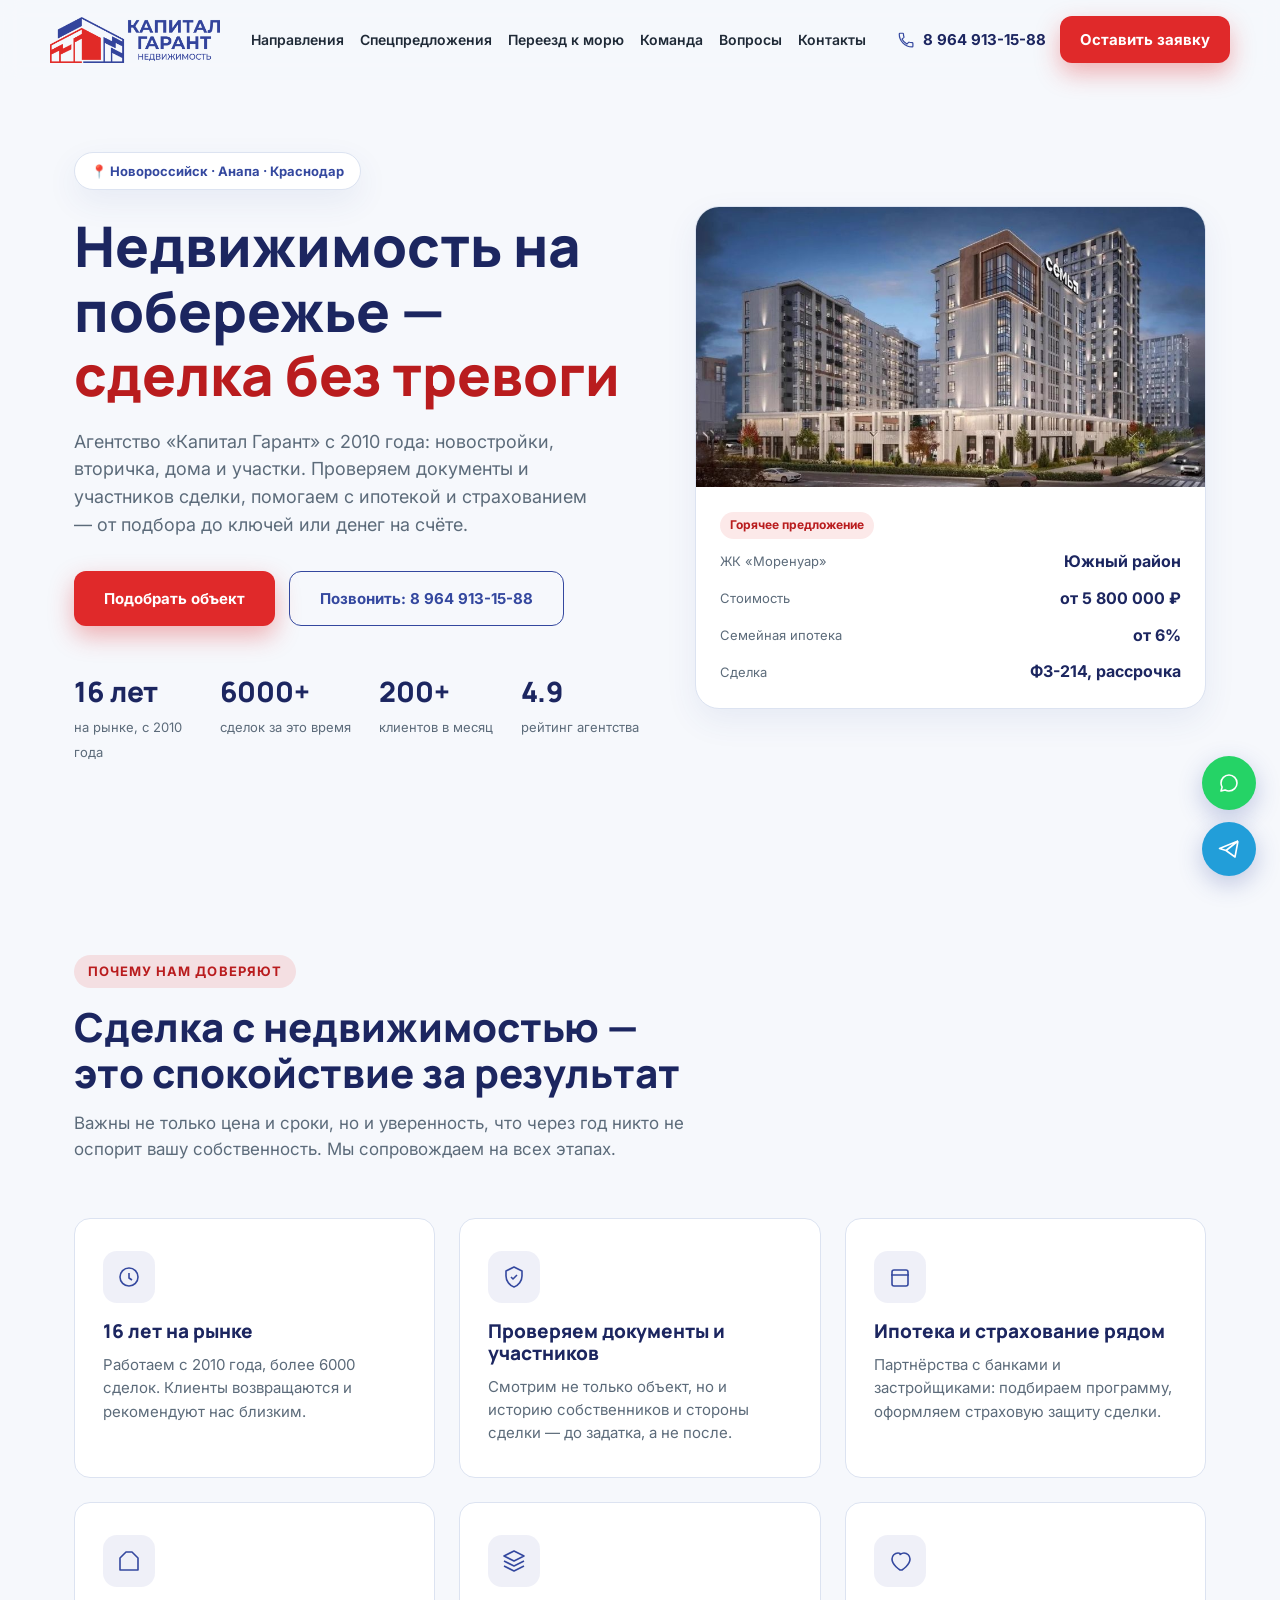
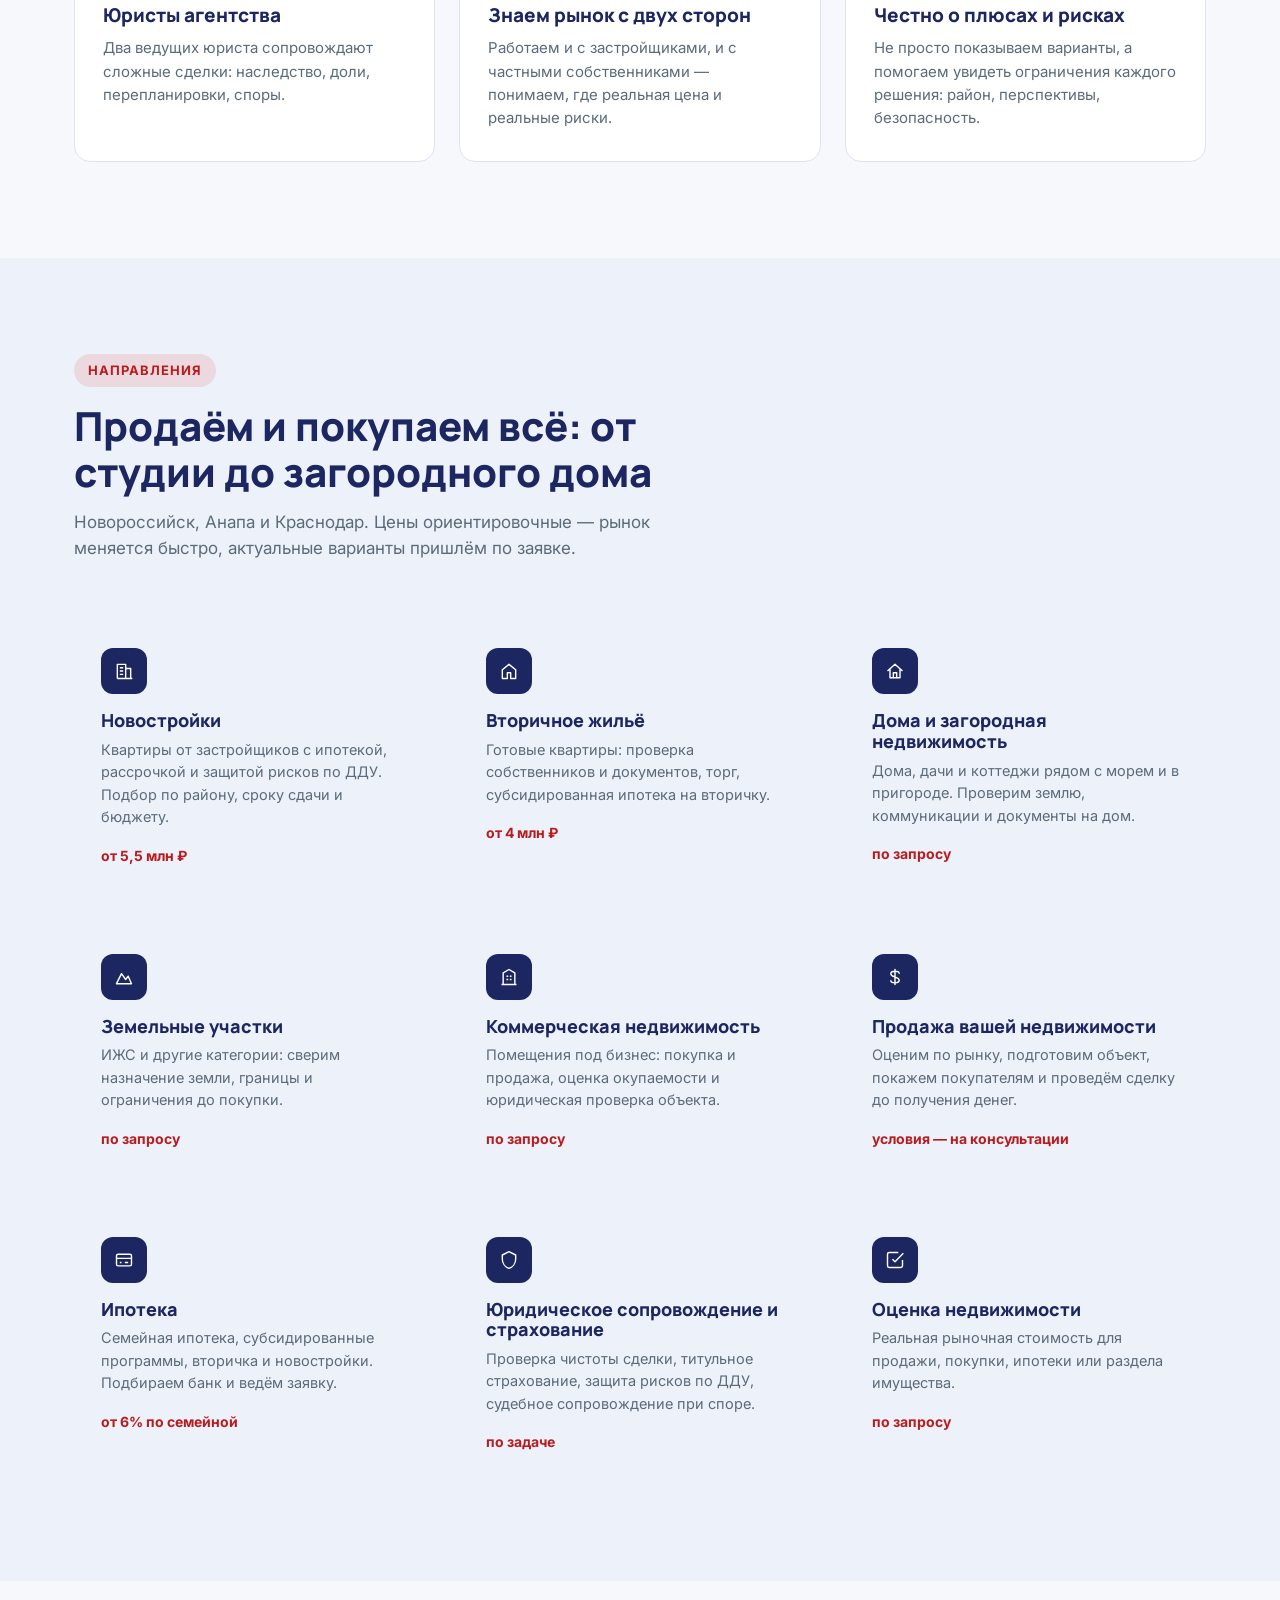
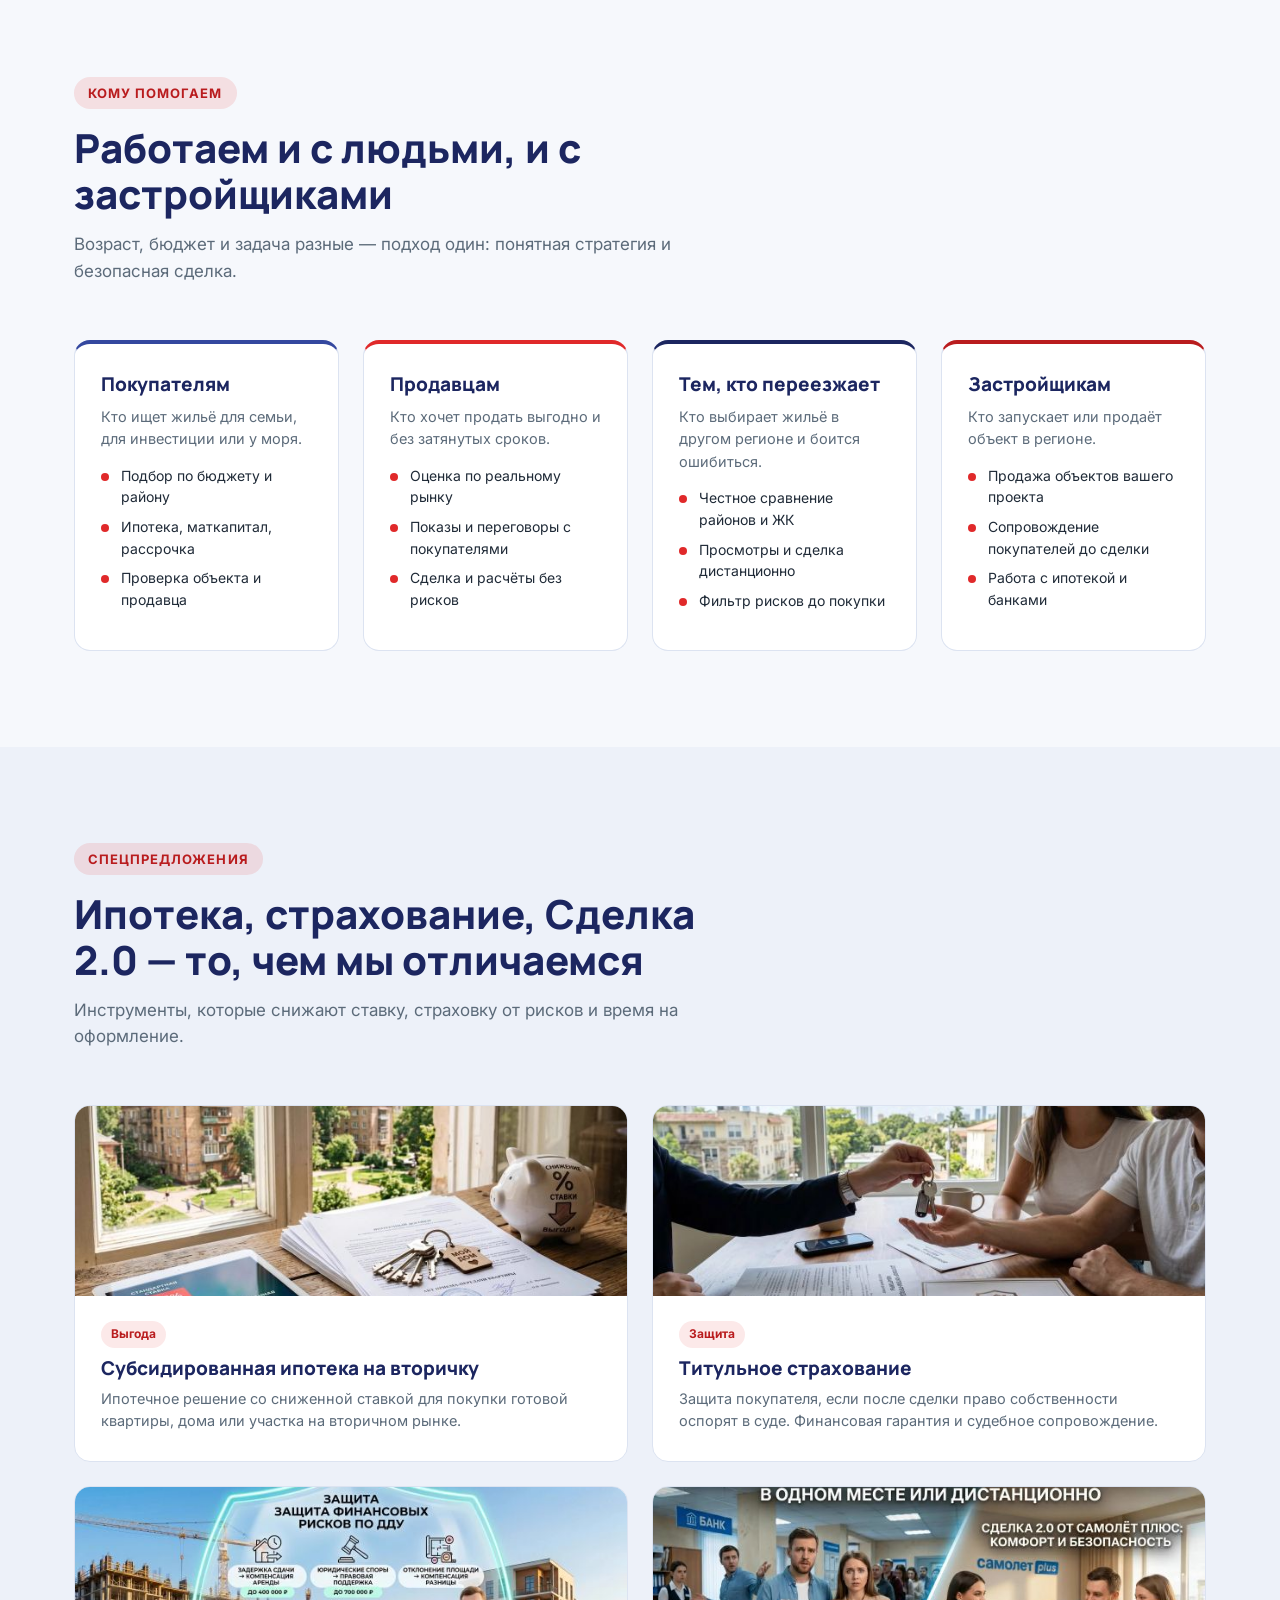
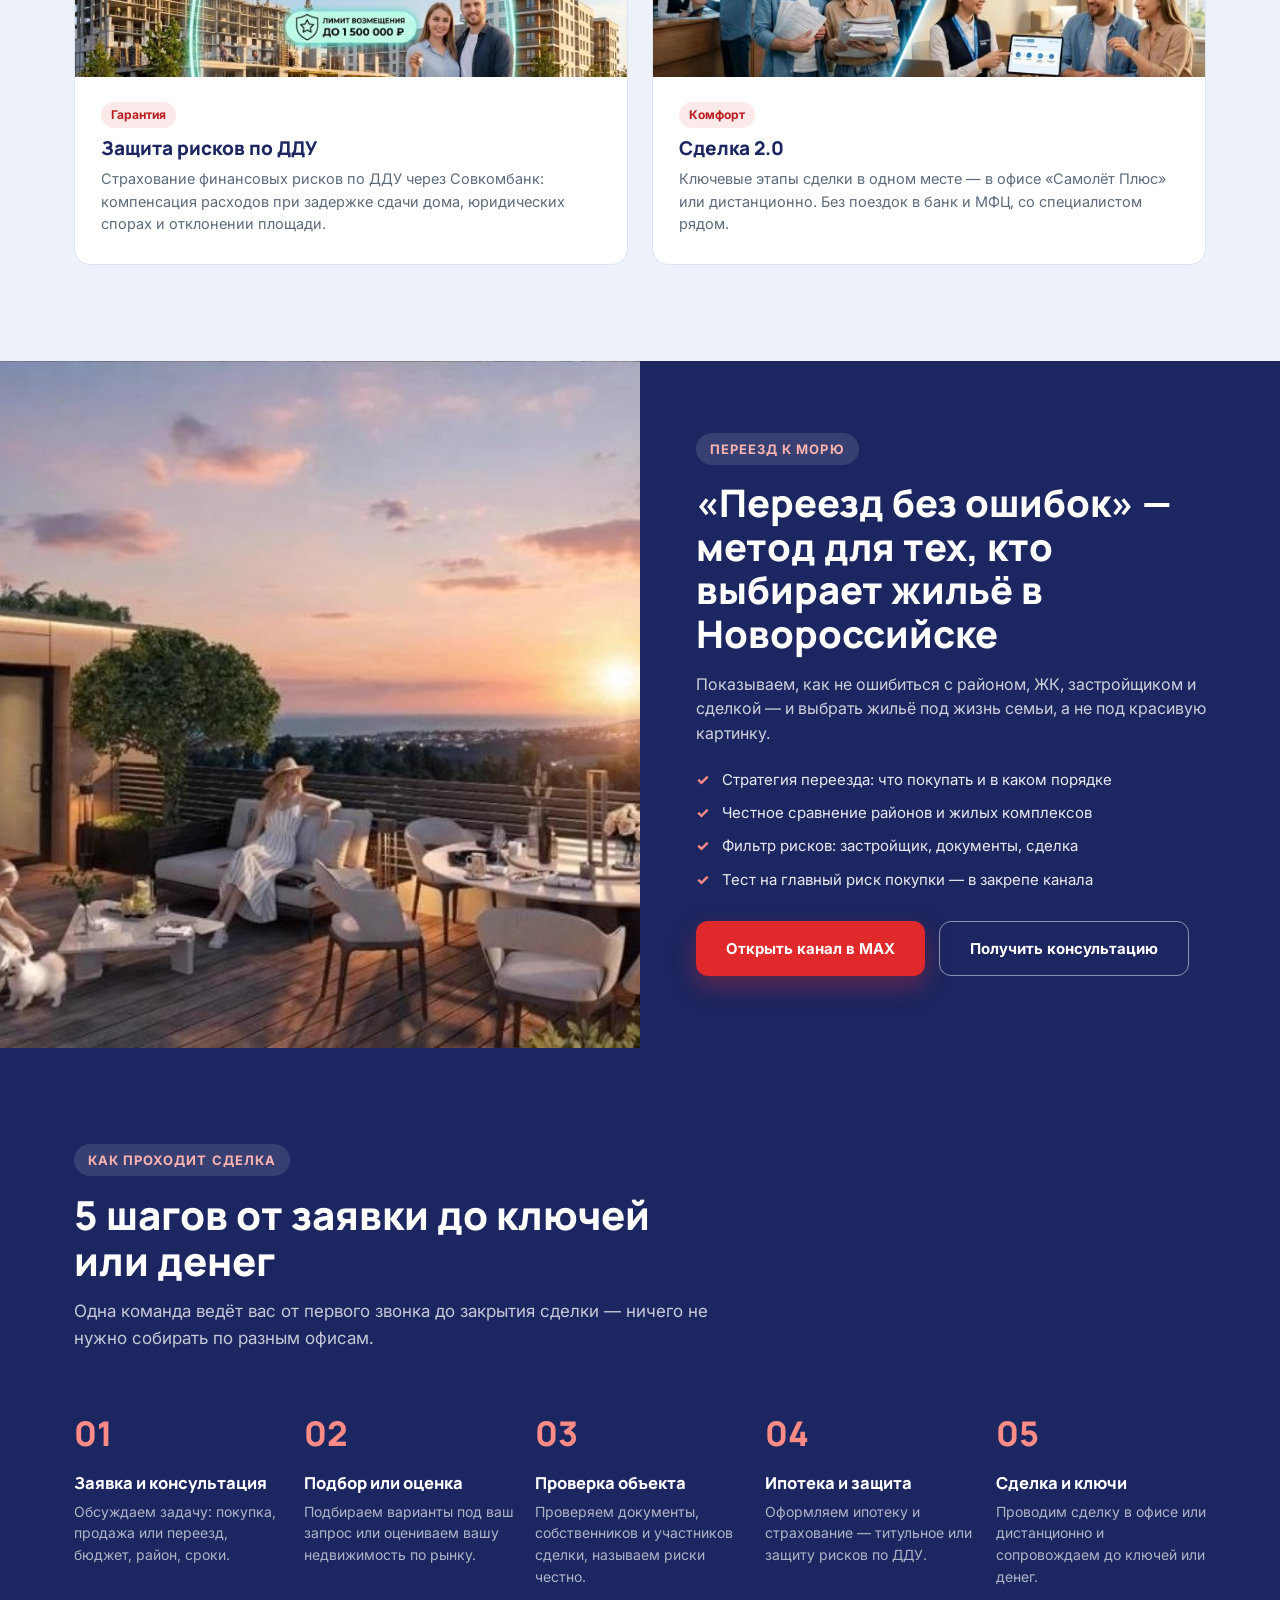
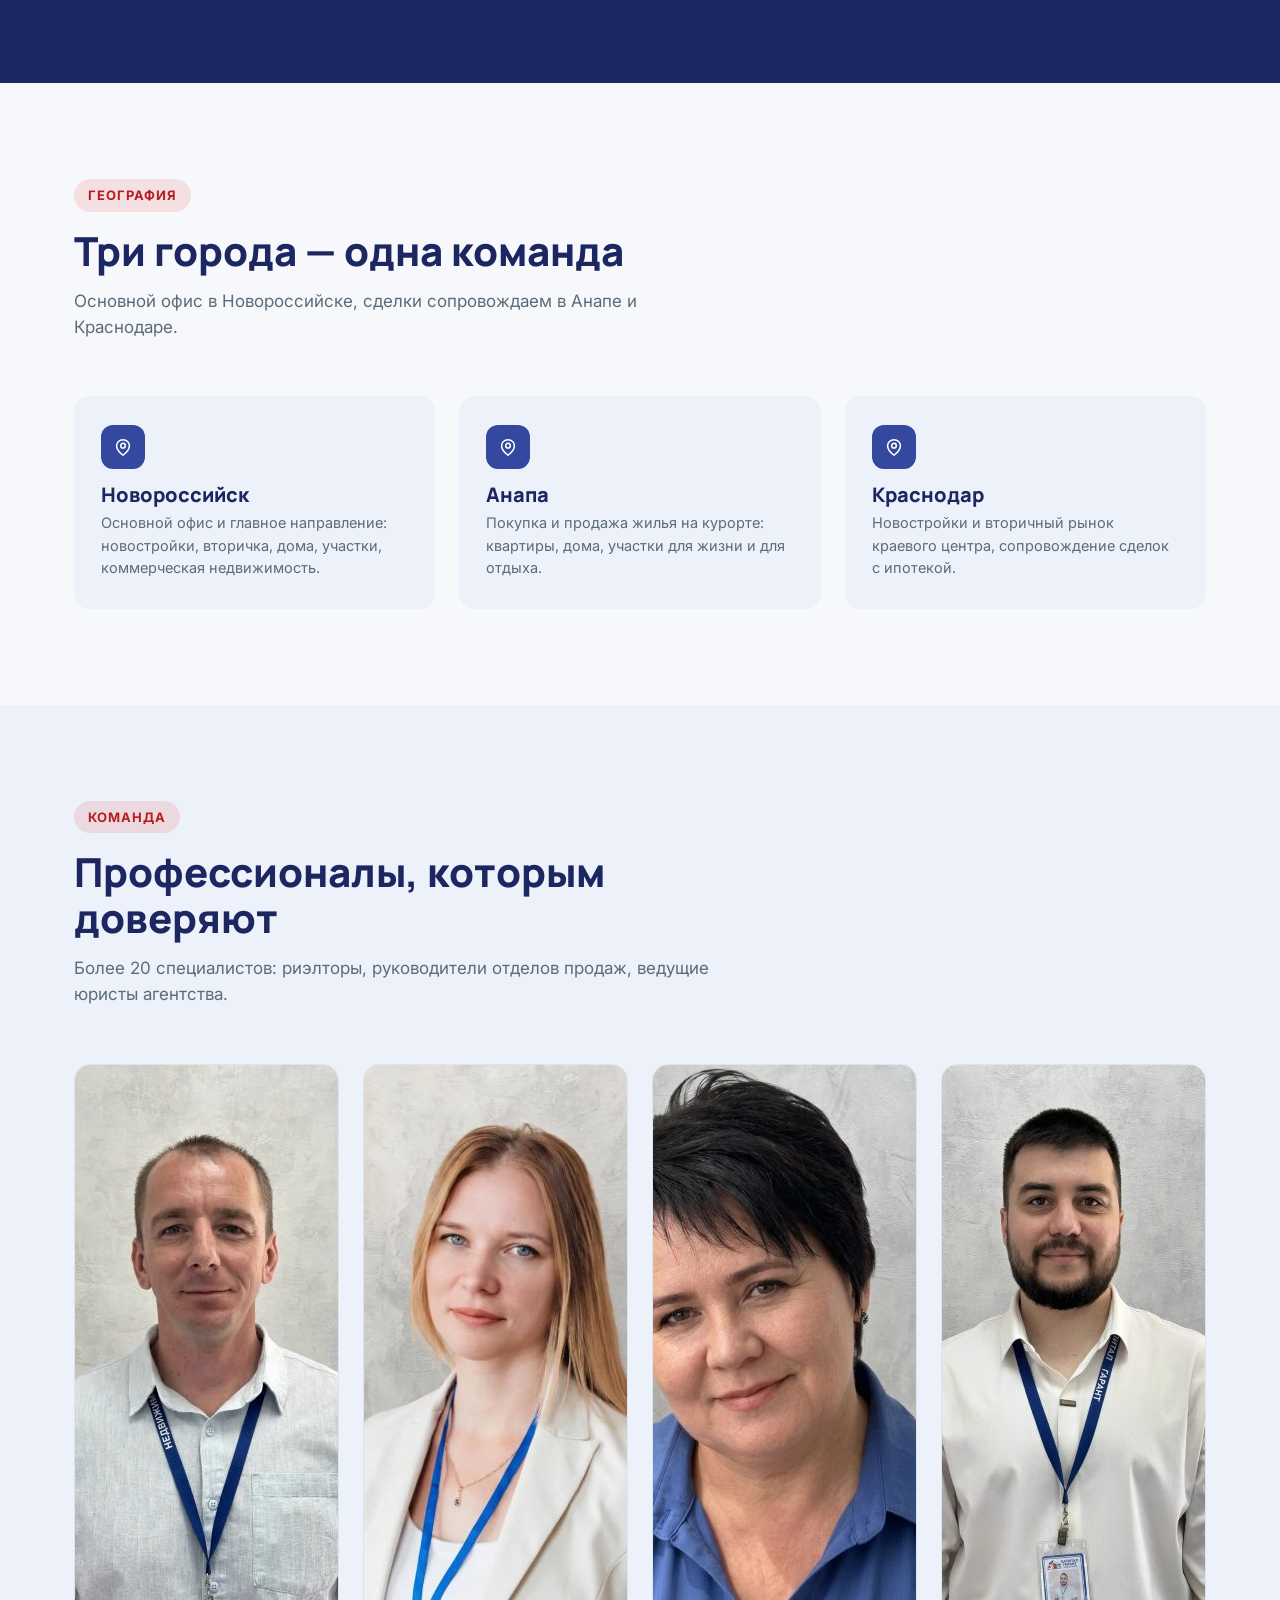
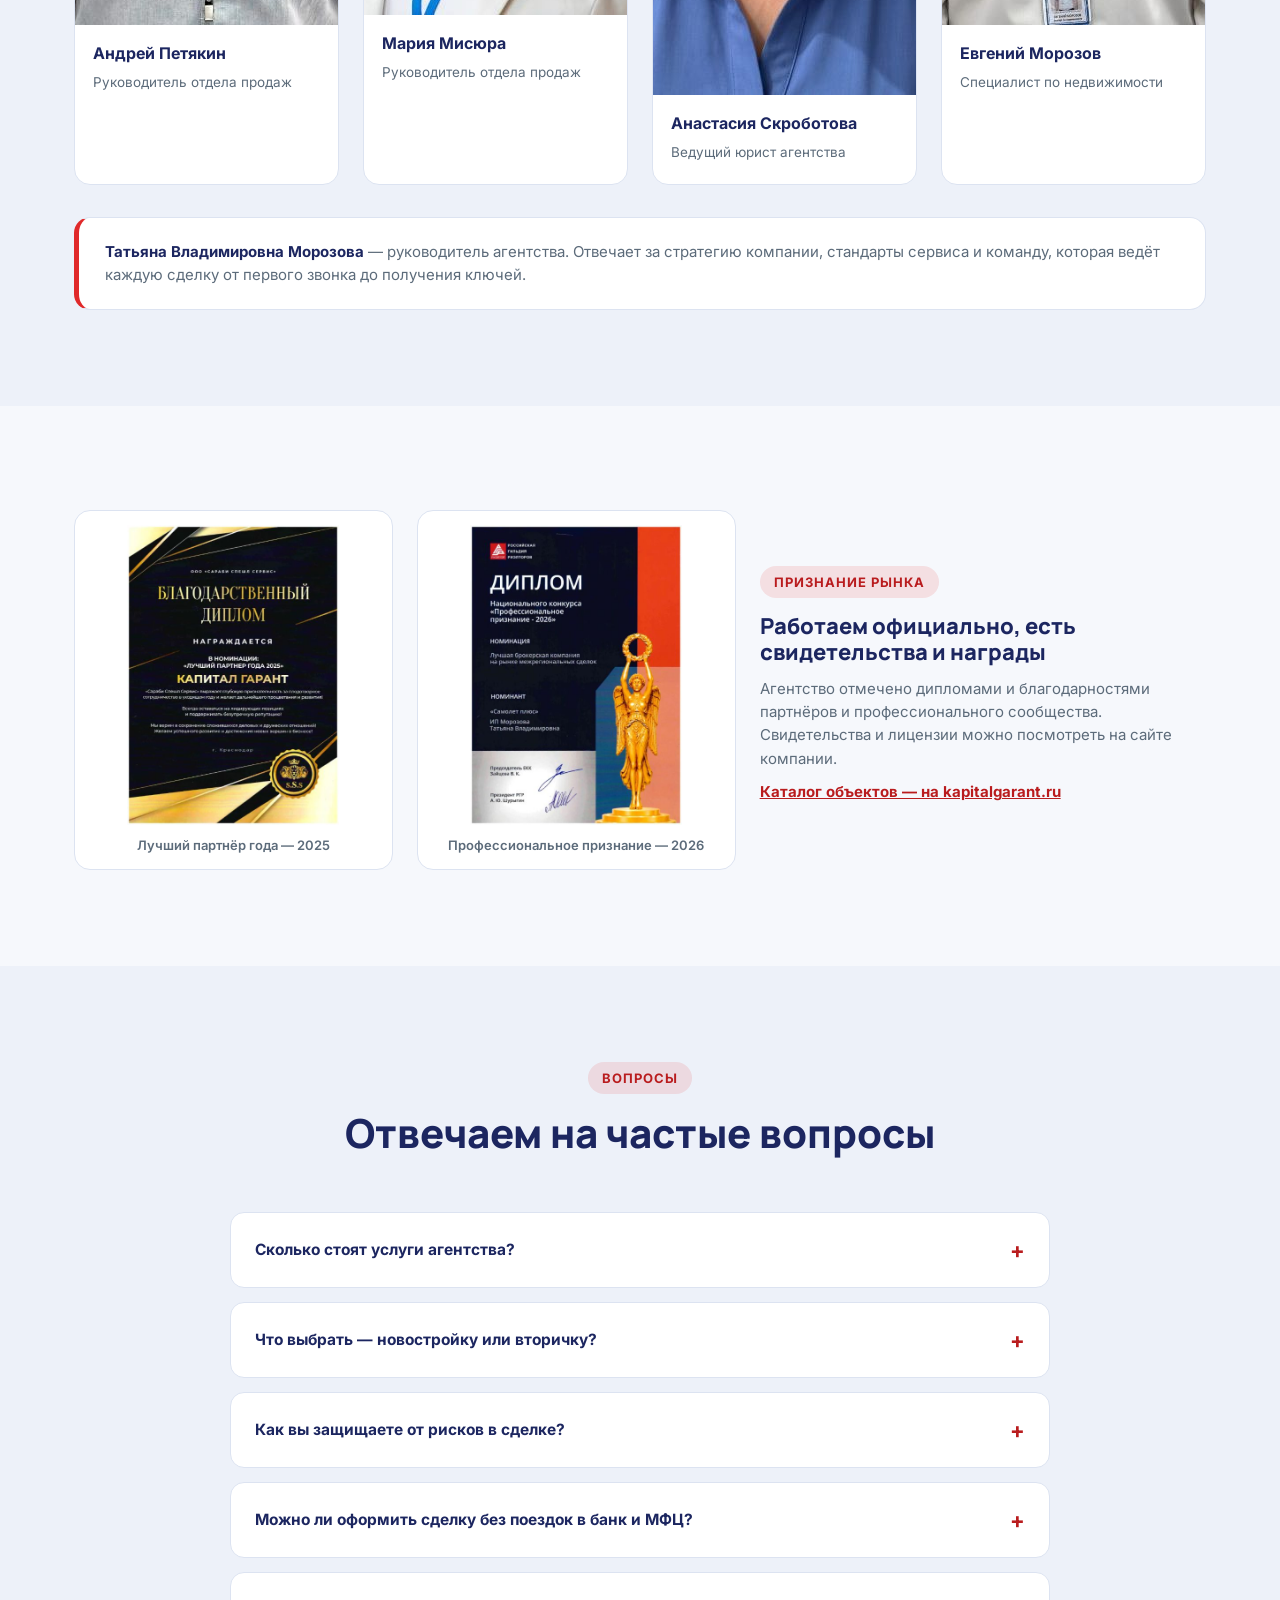
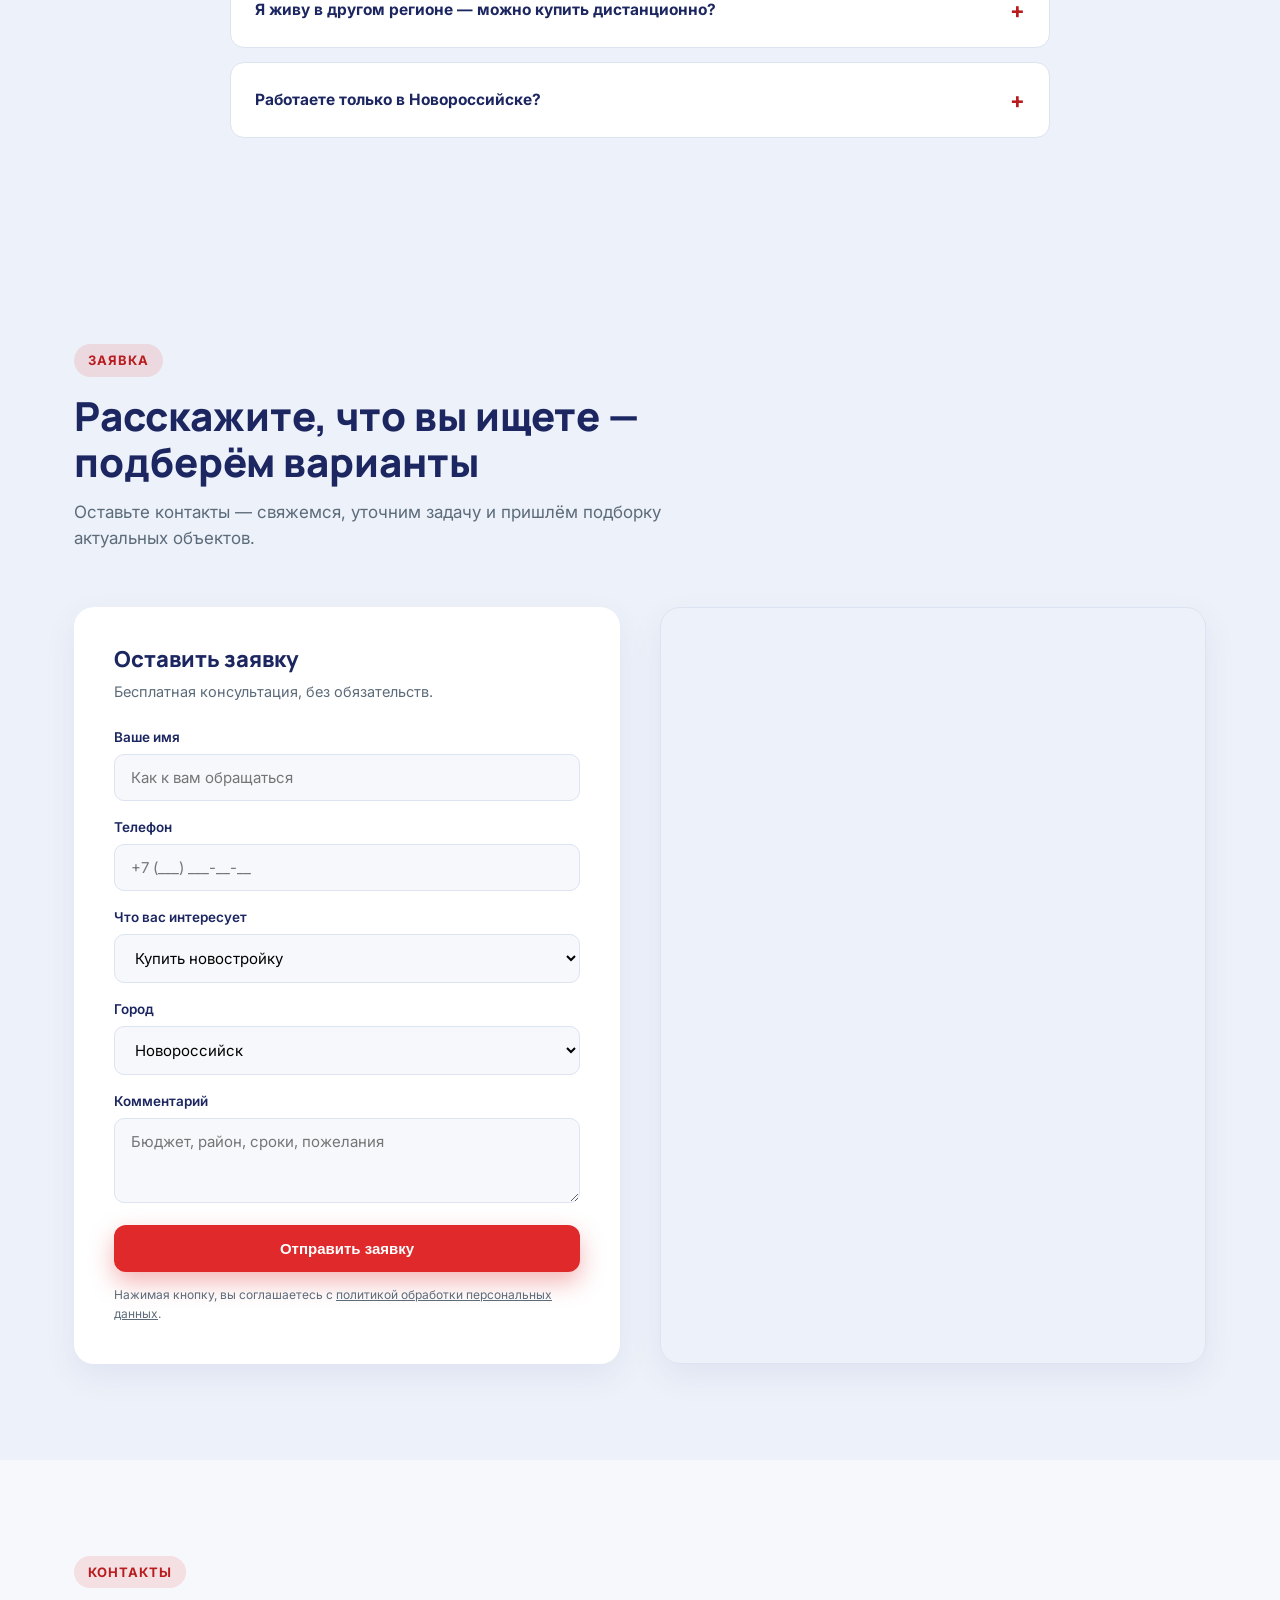
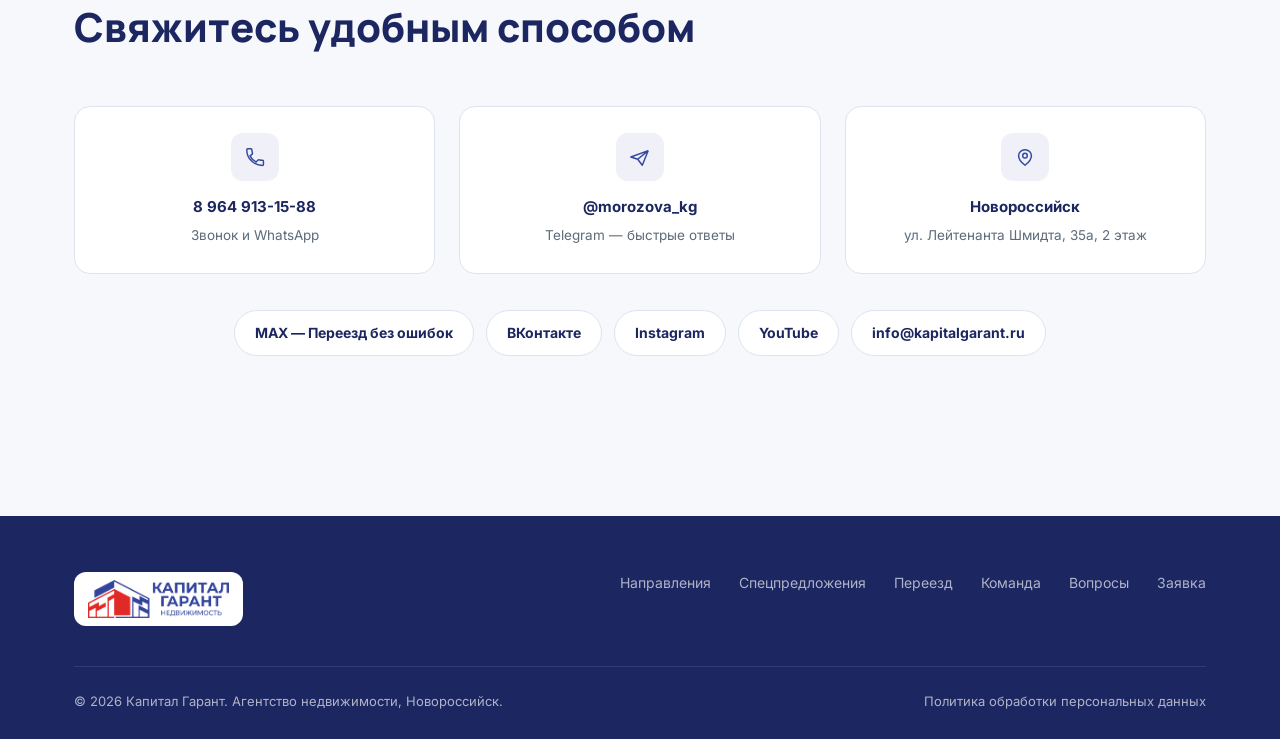
==== index.html @ 25710f53 "init: landing for Капитал Гарант (Новороссийск)" ====
<!DOCTYPE html>
<html lang="ru">
<head>
<meta charset="UTF-8">
<meta name="viewport" content="width=device-width, initial-scale=1.0">
<title>Капитал Гарант — агентство недвижимости в Новороссийске, Анапе и Краснодаре</title>
<meta name="description" content="Купить и продать квартиру, дом, участок в Новороссийске, Анапе и Краснодаре. Агентство «Капитал Гарант» с 2010 года: 6000+ сделок, проверка документов, ипотека, страхование сделки.">
<link rel="icon" href="img/logo.png">
<link rel="preconnect" href="https://fonts.googleapis.com">
<link rel="preconnect" href="https://fonts.gstatic.com" crossorigin>
<link href="https://fonts.googleapis.com/css2?family=Inter:wght@400;500;600;700;800&family=Manrope:wght@500;600;700;800&display=swap" rel="stylesheet">
<link rel="stylesheet" href="styles.css">
</head>
<body>

<header class="header" id="header">
  <div class="container header__inner">
    <a href="#top" class="logo" aria-label="Капитал Гарант — недвижимость">
      <img class="logo__img" src="img/logo.png" alt="Капитал Гарант — недвижимость" width="170" height="46">
    </a>
    <nav class="nav" id="nav">
      <a href="#services">Направления</a>
      <a href="#offers">Спецпредложения</a>
      <a href="#move">Переезд к морю</a>
      <a href="#team">Команда</a>
      <a href="#faq">Вопросы</a>
      <a href="#contacts">Контакты</a>
    </nav>
    <div class="header__actions">
      <a href="tel:+79649131588" class="header__phone">
        <svg width="18" height="18" viewBox="0 0 24 24" fill="none"><path d="M6.6 10.8C8 13.6 10.4 16 13.2 17.4L15.4 15.2C15.7 14.9 16.1 14.8 16.5 15C17.7 15.4 19 15.6 20.2 15.6C20.8 15.6 21.2 16 21.2 16.6V20.2C21.2 20.8 20.8 21.2 20.2 21.2C10.7 21.2 3 13.5 3 4C3 3.4 3.4 3 4 3H7.6C8.2 3 8.6 3.4 8.6 4C8.6 5.2 8.8 6.5 9.2 7.7C9.3 8.1 9.2 8.5 9 8.8L6.6 10.8Z" stroke="#34489f" stroke-width="1.6" stroke-linejoin="round"/></svg>
        <span class="txt">8 964 913-15-88</span>
      </a>
      <a href="#lead-form" class="btn btn--primary">Оставить заявку</a>
      <button class="burger" id="burger" aria-label="Меню"><span></span><span></span><span></span></button>
    </div>
  </div>
</header>

<main id="top">

  <!-- HERO -->
  <section class="hero">
    <div class="container hero__inner">
      <div>
        <span class="hero__badge">📍 Новороссийск · Анапа · Краснодар</span>
        <h1>Недвижимость на побережье — <em>сделка без тревоги</em></h1>
        <p class="lead">Агентство «Капитал Гарант» с 2010 года: новостройки, вторичка, дома и участки. Проверяем документы и участников сделки, помогаем с ипотекой и страхованием — от подбора до ключей или денег на счёте.</p>
        <div class="hero__ctas">
          <a href="#lead-form" class="btn btn--primary">Подобрать объект</a>
          <a href="tel:+79649131588" class="btn btn--outline">Позвонить: 8 964 913-15-88</a>
        </div>
        <div class="hero__stats">
          <div class="hero__stat"><b><span data-target="16">0</span> лет</b><span>на рынке, с 2010 года</span></div>
          <div class="hero__stat"><b><span data-target="6000">0</span>+</b><span>сделок за это время</span></div>
          <div class="hero__stat"><b><span data-target="200">0</span>+</b><span>клиентов в месяц</span></div>
          <div class="hero__stat"><b>4.9</b><span>рейтинг агентства</span></div>
        </div>
      </div>
      <div class="hero__card">
        <img src="img/morenoir.jpg" alt="ЖК «Моренуар», Новороссийск" width="900" height="506">
        <div class="hero__card-body">
          <span class="hero__card-tag">Горячее предложение</span>
          <div class="hero__card-row"><span class="label">ЖК «Моренуар»</span><span class="value">Южный район</span></div>
          <div class="hero__card-row"><span class="label">Стоимость</span><span class="value">от 5 800 000 ₽</span></div>
          <div class="hero__card-row"><span class="label">Семейная ипотека</span><span class="value">от 6%</span></div>
          <div class="hero__card-row"><span class="label">Сделка</span><span class="value">ФЗ-214, рассрочка</span></div>
        </div>
      </div>
    </div>
  </section>

  <!-- ADVANTAGES -->
  <section id="advantages">
    <div class="container">
      <div class="section__head">
        <span class="section__tag">Почему нам доверяют</span>
        <h2>Сделка с недвижимостью — это спокойствие за результат</h2>
        <p>Важны не только цена и сроки, но и уверенность, что через год никто не оспорит вашу собственность. Мы сопровождаем на всех этапах.</p>
      </div>
      <div class="adv-grid">
        <div class="adv">
          <span class="adv__icon"><svg width="24" height="24" viewBox="0 0 24 24" fill="none"><path d="M12 8V13L15 15M21 12C21 16.97 16.97 21 12 21C7.03 21 3 16.97 3 12C3 7.03 7.03 3 12 3C16.97 3 21 7.03 21 12Z" stroke="#34489f" stroke-width="1.6" stroke-linejoin="round"/></svg></span>
          <h3>16 лет на рынке</h3>
          <p>Работаем с 2010 года, более 6000 сделок. Клиенты возвращаются и рекомендуют нас близким.</p>
        </div>
        <div class="adv">
          <span class="adv__icon"><svg width="24" height="24" viewBox="0 0 24 24" fill="none"><path d="M12 2L4 6V11C4 16 7.5 20.5 12 22C16.5 20.5 20 16 20 11V6L12 2Z" stroke="#34489f" stroke-width="1.6" stroke-linejoin="round"/><path d="M9 12L11 14L15 10" stroke="#34489f" stroke-width="1.6" stroke-linejoin="round"/></svg></span>
          <h3>Проверяем документы и участников</h3>
          <p>Смотрим не только объект, но и историю собственников и стороны сделки — до задатка, а не после.</p>
        </div>
        <div class="adv">
          <span class="adv__icon"><svg width="24" height="24" viewBox="0 0 24 24" fill="none"><path d="M3 10H21M6 21H18C19.1 21 20 20.1 20 19V7C20 5.9 19.1 5 18 5H6C4.9 5 4 5.9 4 7V19C4 20.1 4.9 21 6 21Z" stroke="#34489f" stroke-width="1.6" stroke-linejoin="round"/></svg></span>
          <h3>Ипотека и страхование рядом</h3>
          <p>Партнёрства с банками и застройщиками: подбираем программу, оформляем страховую защиту сделки.</p>
        </div>
        <div class="adv">
          <span class="adv__icon"><svg width="24" height="24" viewBox="0 0 24 24" fill="none"><path d="M9 3H15L21 9V21H3V9L9 3Z" stroke="#34489f" stroke-width="1.6" stroke-linejoin="round"/></svg></span>
          <h3>Юристы агентства</h3>
          <p>Два ведущих юриста сопровождают сложные сделки: наследство, доли, перепланировки, споры.</p>
        </div>
        <div class="adv">
          <span class="adv__icon"><svg width="24" height="24" viewBox="0 0 24 24" fill="none"><path d="M12 2L2 7L12 12L22 7L12 2Z" stroke="#34489f" stroke-width="1.6" stroke-linejoin="round"/><path d="M2 17L12 22L22 17M2 12L12 17L22 12" stroke="#34489f" stroke-width="1.6" stroke-linejoin="round"/></svg></span>
          <h3>Знаем рынок с двух сторон</h3>
          <p>Работаем и с застройщиками, и с частными собственниками — понимаем, где реальная цена и реальные риски.</p>
        </div>
        <div class="adv">
          <span class="adv__icon"><svg width="24" height="24" viewBox="0 0 24 24" fill="none"><path d="M12 21C12 21 4 16 4 10C4 6.7 6.7 4 10 4C11.5 4 12.8 4.7 12 5.5C13.2 4.7 14.5 4 16 4C19.3 4 22 6.7 22 10C22 16 14 21 14 21H12Z" stroke="#34489f" stroke-width="1.6" stroke-linejoin="round"/></svg></span>
          <h3>Честно о плюсах и рисках</h3>
          <p>Не просто показываем варианты, а помогаем увидеть ограничения каждого решения: район, перспективы, безопасность.</p>
        </div>
      </div>
    </div>
  </section>

  <!-- SERVICES -->
  <section id="services" style="background:var(--clr-bg-alt)">
    <div class="container">
      <div class="section__head">
        <span class="section__tag">Направления</span>
        <h2>Продаём и покупаем всё: от студии до загородного дома</h2>
        <p>Новороссийск, Анапа и Краснодар. Цены ориентировочные — рынок меняется быстро, актуальные варианты пришлём по заявке.</p>
      </div>
      <div class="srv-grid">
        <div class="srv">
          <span class="srv__icon"><svg width="20" height="20" viewBox="0 0 24 24" fill="none"><path d="M4 21V4H14V21M14 9H20V21M4 21H22M7 8H11M7 12H11M7 16H11" stroke="#fff" stroke-width="1.7" stroke-linejoin="round"/></svg></span>
          <h3>Новостройки</h3>
          <p>Квартиры от застройщиков с ипотекой, рассрочкой и защитой рисков по ДДУ. Подбор по району, сроку сдачи и бюджету.</p>
          <span class="srv__price">от 5,5 млн ₽</span>
        </div>
        <div class="srv">
          <span class="srv__icon"><svg width="20" height="20" viewBox="0 0 24 24" fill="none"><path d="M4 21V10.5L12 4L20 10.5V21H14V14H10V21H4Z" stroke="#fff" stroke-width="1.7" stroke-linejoin="round"/></svg></span>
          <h3>Вторичное жильё</h3>
          <p>Готовые квартиры: проверка собственников и документов, торг, субсидированная ипотека на вторичку.</p>
          <span class="srv__price">от 4 млн ₽</span>
        </div>
        <div class="srv">
          <span class="srv__icon"><svg width="20" height="20" viewBox="0 0 24 24" fill="none"><path d="M3 12L12 4L21 12M6 10V20H18V10M10 20V14H14V20" stroke="#fff" stroke-width="1.7" stroke-linejoin="round"/></svg></span>
          <h3>Дома и загородная недвижимость</h3>
          <p>Дома, дачи и коттеджи рядом с морем и в пригороде. Проверим землю, коммуникации и документы на дом.</p>
          <span class="srv__price">по запросу</span>
        </div>
        <div class="srv">
          <span class="srv__icon"><svg width="20" height="20" viewBox="0 0 24 24" fill="none"><path d="M3 20L9 8L14 15L17 11L21 20H3Z" stroke="#fff" stroke-width="1.7" stroke-linejoin="round"/></svg></span>
          <h3>Земельные участки</h3>
          <p>ИЖС и другие категории: сверим назначение земли, границы и ограничения до покупки.</p>
          <span class="srv__price">по запросу</span>
        </div>
        <div class="srv">
          <span class="srv__icon"><svg width="20" height="20" viewBox="0 0 24 24" fill="none"><path d="M3 21H21M5 21V7L12 3L19 7V21M9 11H11M13 11H15M9 15H11M13 15H15" stroke="#fff" stroke-width="1.7" stroke-linejoin="round"/></svg></span>
          <h3>Коммерческая недвижимость</h3>
          <p>Помещения под бизнес: покупка и продажа, оценка окупаемости и юридическая проверка объекта.</p>
          <span class="srv__price">по запросу</span>
        </div>
        <div class="srv">
          <span class="srv__icon"><svg width="20" height="20" viewBox="0 0 24 24" fill="none"><path d="M12 3V21M17 7.5C17 6 15 5 12 5C9 5 7 6 7 8C7 10.5 9.5 11 12 12C14.5 13 17 13.5 17 16C17 18 15 19 12 19C9 19 7 18 7 16.5" stroke="#fff" stroke-width="1.7" stroke-linecap="round"/></svg></span>
          <h3>Продажа вашей недвижимости</h3>
          <p>Оценим по рынку, подготовим объект, покажем покупателям и проведём сделку до получения денег.</p>
          <span class="srv__price">условия — на консультации</span>
        </div>
        <div class="srv">
          <span class="srv__icon"><svg width="20" height="20" viewBox="0 0 24 24" fill="none"><path d="M3 10H21M7 15H9M13 15H17M5 5H19C20.1 5 21 5.9 21 7V17C21 18.1 20.1 19 19 19H5C3.9 19 3 18.1 3 17V7C3 5.9 3.9 5 5 5Z" stroke="#fff" stroke-width="1.7" stroke-linejoin="round"/></svg></span>
          <h3>Ипотека</h3>
          <p>Семейная ипотека, субсидированные программы, вторичка и новостройки. Подбираем банк и ведём заявку.</p>
          <span class="srv__price">от 6% по семейной</span>
        </div>
        <div class="srv">
          <span class="srv__icon"><svg width="20" height="20" viewBox="0 0 24 24" fill="none"><path d="M12 2L4 6V11C4 16 7.5 20.5 12 22C16.5 20.5 20 16 20 11V6L12 2Z" stroke="#fff" stroke-width="1.7" stroke-linejoin="round"/></svg></span>
          <h3>Юридическое сопровождение и страхование</h3>
          <p>Проверка чистоты сделки, титульное страхование, защита рисков по ДДУ, судебное сопровождение при споре.</p>
          <span class="srv__price">по задаче</span>
        </div>
        <div class="srv">
          <span class="srv__icon"><svg width="20" height="20" viewBox="0 0 24 24" fill="none"><path d="M9 11L12 14L22 4M21 12V19C21 20.1 20.1 21 19 21H5C3.9 21 3 20.1 3 19V5C3 3.9 3.9 3 5 3H16" stroke="#fff" stroke-width="1.7" stroke-linejoin="round"/></svg></span>
          <h3>Оценка недвижимости</h3>
          <p>Реальная рыночная стоимость для продажи, покупки, ипотеки или раздела имущества.</p>
          <span class="srv__price">по запросу</span>
        </div>
      </div>
    </div>
  </section>

  <!-- CLIENTS -->
  <section id="clients">
    <div class="container">
      <div class="section__head">
        <span class="section__tag">Кому помогаем</span>
        <h2>Работаем и с людьми, и с застройщиками</h2>
        <p>Возраст, бюджет и задача разные — подход один: понятная стратегия и безопасная сделка.</p>
      </div>
      <div class="aud-grid">
        <div class="aud">
          <h3>Покупателям</h3>
          <p>Кто ищет жильё для семьи, для инвестиции или у моря.</p>
          <ul><li>Подбор по бюджету и району</li><li>Ипотека, маткапитал, рассрочка</li><li>Проверка объекта и продавца</li></ul>
        </div>
        <div class="aud">
          <h3>Продавцам</h3>
          <p>Кто хочет продать выгодно и без затянутых сроков.</p>
          <ul><li>Оценка по реальному рынку</li><li>Показы и переговоры с покупателями</li><li>Сделка и расчёты без рисков</li></ul>
        </div>
        <div class="aud">
          <h3>Тем, кто переезжает</h3>
          <p>Кто выбирает жильё в другом регионе и боится ошибиться.</p>
          <ul><li>Честное сравнение районов и ЖК</li><li>Просмотры и сделка дистанционно</li><li>Фильтр рисков до покупки</li></ul>
        </div>
        <div class="aud">
          <h3>Застройщикам</h3>
          <p>Кто запускает или продаёт объект в регионе.</p>
          <ul><li>Продажа объектов вашего проекта</li><li>Сопровождение покупателей до сделки</li><li>Работа с ипотекой и банками</li></ul>
        </div>
      </div>
    </div>
  </section>

  <!-- OFFERS -->
  <section id="offers" style="background:var(--clr-bg-alt)">
    <div class="container">
      <div class="section__head">
        <span class="section__tag">Спецпредложения</span>
        <h2>Ипотека, страхование, Сделка 2.0 — то, чем мы отличаемся</h2>
        <p>Инструменты, которые снижают ставку, страховку от рисков и время на оформление.</p>
      </div>
      <div class="offer-grid">
        <div class="offer">
          <img src="img/offer-subsid.jpg" alt="Субсидированная ипотека на вторичку" width="640" height="312" loading="lazy">
          <div class="offer__body">
            <span class="offer__tag">Выгода</span>
            <h3>Субсидированная ипотека на вторичку</h3>
            <p>Ипотечное решение со сниженной ставкой для покупки готовой квартиры, дома или участка на вторичном рынке.</p>
          </div>
        </div>
        <div class="offer">
          <img src="img/offer-title.jpg" alt="Титульное страхование" width="640" height="314" loading="lazy">
          <div class="offer__body">
            <span class="offer__tag">Защита</span>
            <h3>Титульное страхование</h3>
            <p>Защита покупателя, если после сделки право собственности оспорят в суде. Финансовая гарантия и судебное сопровождение.</p>
          </div>
        </div>
        <div class="offer">
          <img src="img/offer-ddu.jpg" alt="Защита рисков по ДДУ" width="640" height="308" loading="lazy">
          <div class="offer__body">
            <span class="offer__tag">Гарантия</span>
            <h3>Защита рисков по ДДУ</h3>
            <p>Страхование финансовых рисков по ДДУ через Совкомбанк: компенсация расходов при задержке сдачи дома, юридических спорах и отклонении площади.</p>
          </div>
        </div>
        <div class="offer">
          <img src="img/offer-deal20.jpg" alt="Сделка 2.0" width="640" height="312" loading="lazy">
          <div class="offer__body">
            <span class="offer__tag">Комфорт</span>
            <h3>Сделка 2.0</h3>
            <p>Ключевые этапы сделки в одном месте — в офисе «Самолёт Плюс» или дистанционно. Без поездок в банк и МФЦ, со специалистом рядом.</p>
          </div>
        </div>
      </div>
    </div>
  </section>

  <!-- MOVE -->
  <section id="move" class="move">
    <div class="move__inner">
      <div class="move__img" style="background-image:url('img/sunset-terrace.jpg')" role="img" aria-label="Терраса с видом на море"></div>
      <div class="move__text">
        <span class="section__tag">Переезд к морю</span>
        <h2>«Переезд без ошибок» — метод для тех, кто выбирает жильё в Новороссийске</h2>
        <p>Показываем, как не ошибиться с районом, ЖК, застройщиком и сделкой — и выбрать жильё под жизнь семьи, а не под красивую картинку.</p>
        <ul>
          <li>Стратегия переезда: что покупать и в каком порядке</li>
          <li>Честное сравнение районов и жилых комплексов</li>
          <li>Фильтр рисков: застройщик, документы, сделка</li>
          <li>Тест на главный риск покупки — в закрепе канала</li>
        </ul>
        <div class="move__ctas">
          <a href="https://max.ru/id551000546742_biz" target="_blank" rel="noopener" class="btn btn--primary">Открыть канал в MAX</a>
          <a href="#lead-form" class="btn btn--outline">Получить консультацию</a>
        </div>
      </div>
    </div>
  </section>

  <!-- PROCESS -->
  <section id="process" class="process">
    <div class="container">
      <div class="section__head">
        <span class="section__tag">Как проходит сделка</span>
        <h2>5 шагов от заявки до ключей или денег</h2>
        <p>Одна команда ведёт вас от первого звонка до закрытия сделки — ничего не нужно собирать по разным офисам.</p>
      </div>
      <div class="steps">
        <div class="step"><div class="step__num">01</div><h3>Заявка и консультация</h3><p>Обсуждаем задачу: покупка, продажа или переезд, бюджет, район, сроки.</p></div>
        <div class="step"><div class="step__num">02</div><h3>Подбор или оценка</h3><p>Подбираем варианты под ваш запрос или оцениваем вашу недвижимость по рынку.</p></div>
        <div class="step"><div class="step__num">03</div><h3>Проверка объекта</h3><p>Проверяем документы, собственников и участников сделки, называем риски честно.</p></div>
        <div class="step"><div class="step__num">04</div><h3>Ипотека и защита</h3><p>Оформляем ипотеку и страхование — титульное или защиту рисков по ДДУ.</p></div>
        <div class="step"><div class="step__num">05</div><h3>Сделка и ключи</h3><p>Проводим сделку в офисе или дистанционно и сопровождаем до ключей или денег.</p></div>
      </div>
    </div>
  </section>

  <!-- CITIES -->
  <section id="cities">
    <div class="container">
      <div class="section__head">
        <span class="section__tag">География</span>
        <h2>Три города — одна команда</h2>
        <p>Основной офис в Новороссийске, сделки сопровождаем в Анапе и Краснодаре.</p>
      </div>
      <div class="city-grid">
        <div class="city">
          <span class="city__pin"><svg width="22" height="22" viewBox="0 0 24 24" fill="none"><path d="M12 21C12 21 5 15.5 5 10.5C5 7 8 4 12 4C16 4 19 7 19 10.5C19 15.5 12 21 12 21Z" stroke="#fff" stroke-width="1.7" stroke-linejoin="round"/><circle cx="12" cy="10.5" r="2.5" stroke="#fff" stroke-width="1.7"/></svg></span>
          <h3>Новороссийск</h3>
          <p>Основной офис и главное направление: новостройки, вторичка, дома, участки, коммерческая недвижимость.</p>
        </div>
        <div class="city">
          <span class="city__pin"><svg width="22" height="22" viewBox="0 0 24 24" fill="none"><path d="M12 21C12 21 5 15.5 5 10.5C5 7 8 4 12 4C16 4 19 7 19 10.5C19 15.5 12 21 12 21Z" stroke="#fff" stroke-width="1.7" stroke-linejoin="round"/><circle cx="12" cy="10.5" r="2.5" stroke="#fff" stroke-width="1.7"/></svg></span>
          <h3>Анапа</h3>
          <p>Покупка и продажа жилья на курорте: квартиры, дома, участки для жизни и для отдыха.</p>
        </div>
        <div class="city">
          <span class="city__pin"><svg width="22" height="22" viewBox="0 0 24 24" fill="none"><path d="M12 21C12 21 5 15.5 5 10.5C5 7 8 4 12 4C16 4 19 7 19 10.5C19 15.5 12 21 12 21Z" stroke="#fff" stroke-width="1.7" stroke-linejoin="round"/><circle cx="12" cy="10.5" r="2.5" stroke="#fff" stroke-width="1.7"/></svg></span>
          <h3>Краснодар</h3>
          <p>Новостройки и вторичный рынок краевого центра, сопровождение сделок с ипотекой.</p>
        </div>
      </div>
    </div>
  </section>

  <!-- TEAM -->
  <section id="team" style="background:var(--clr-bg-alt)">
    <div class="container">
      <div class="section__head">
        <span class="section__tag">Команда</span>
        <h2>Профессионалы, которым доверяют</h2>
        <p>Более 20 специалистов: риэлторы, руководители отделов продаж, ведущие юристы агентства.</p>
      </div>
      <div class="team-grid">
        <div class="team-card">
          <img src="img/team-petyakin.jpg" alt="Петякин Андрей" width="420" height="560" loading="lazy">
          <div class="team-card__body"><b>Андрей Петякин</b><span>Руководитель отдела продаж</span></div>
        </div>
        <div class="team-card">
          <img src="img/team-misyura.jpg" alt="Мисюра Мария" width="420" height="550" loading="lazy">
          <div class="team-card__body"><b>Мария Мисюра</b><span>Руководитель отдела продаж</span></div>
        </div>
        <div class="team-card">
          <img src="img/team-skrobotova.jpg" alt="Скроботова Анастасия" width="420" height="630" loading="lazy">
          <div class="team-card__body"><b>Анастасия Скроботова</b><span>Ведущий юрист агентства</span></div>
        </div>
        <div class="team-card">
          <img src="img/team-morozov.jpg" alt="Морозов Евгений" width="420" height="560" loading="lazy">
          <div class="team-card__body"><b>Евгений Морозов</b><span>Специалист по недвижимости</span></div>
        </div>
      </div>
      <div class="team-lead">
        <p><b>Татьяна Владимировна Морозова</b> — руководитель агентства. Отвечает за стратегию компании, стандарты сервиса и команду, которая ведёт каждую сделку от первого звонка до получения ключей.</p>
      </div>
    </div>
  </section>

  <!-- DOCS -->
  <section id="docs">
    <div class="container">
      <div class="docs">
        <div class="doc-card"><img src="img/diploma-2025.jpg" alt="Диплом «Лучший партнёр года 2025»" width="480" height="679" loading="lazy"><small>Лучший партнёр года — 2025</small></div>
        <div class="doc-card"><img src="img/diploma-2026.jpg" alt="Диплом «Профессиональное признание 2026»" width="480" height="679" loading="lazy"><small>Профессиональное признание — 2026</small></div>
        <div class="docs__text">
          <span class="section__tag">Признание рынка</span>
          <h3>Работаем официально, есть свидетельства и награды</h3>
          <p>Агентство отмечено дипломами и благодарностями партнёров и профессионального сообщества. Свидетельства и лицензии можно посмотреть на сайте компании.</p>
          <p><a href="https://kapitalgarant.ru" target="_blank" rel="noopener" style="color:var(--clr-red-dark);font-weight:700;text-decoration:underline">Каталог объектов — на kapitalgarant.ru</a></p>
        </div>
      </div>
    </div>
  </section>

  <!-- FAQ -->
  <section id="faq" style="background:var(--clr-bg-alt)">
    <div class="container">
      <div class="section__head" style="margin-left:auto;margin-right:auto;text-align:center;">
        <span class="section__tag">Вопросы</span>
        <h2>Отвечаем на частые вопросы</h2>
      </div>
      <div class="faq">
        <details class="faq__item">
          <summary>Сколько стоят услуги агентства?</summary>
          <p>Стоимость зависит от задачи — покупка, продажа, сопровождение с ипотекой или юридическая проверка. Точные условия называем на первой консультации, до подписания договора.</p>
        </details>
        <details class="faq__item">
          <summary>Что выбрать — новостройку или вторичку?</summary>
          <p>Вторичное жильё в Новороссийске стартует от 4 млн ₽, новостройки — от 5,5 млн ₽ (по акциям бывают ниже). Сравним с учётом бюджета, сроков, ипотеки и вашей задачи: жить, сдавать или вложить.</p>
        </details>
        <details class="faq__item">
          <summary>Как вы защищаете от рисков в сделке?</summary>
          <p>Проверяем документы и участников сделки, при необходимости подключаем юристов. Дополнительно — титульное страхование (защита, если право собственности оспорят) и защита рисков по ДДУ для новостроек.</p>
        </details>
        <details class="faq__item">
          <summary>Можно ли оформить сделку без поездок в банк и МФЦ?</summary>
          <p>Да. По формату «Сделка 2.0» ключевые этапы проходят в одном месте — в офисе «Самолёт Плюс» или дистанционно, со специалистом рядом.</p>
        </details>
        <details class="faq__item">
          <summary>Я живу в другом регионе — можно купить дистанционно?</summary>
          <p>Да, многие клиенты переезжают из других городов. Поможем выбрать район и ЖК, организуем просмотры и проведём сделку удалённо. Подробности — в нашем канале «Переезд без ошибок».</p>
        </details>
        <details class="faq__item">
          <summary>Работаете только в Новороссийске?</summary>
          <p>Основной офис — Новороссийск. Также сопровождаем сделки в Анапе и Краснодаре.</p>
        </details>
      </div>
    </div>
  </section>

  <!-- FORM + MAP -->
  <section id="lead-form" class="form-section">
    <div class="container">
      <div class="section__head">
        <span class="section__tag">Заявка</span>
        <h2>Расскажите, что вы ищете — подберём варианты</h2>
        <p>Оставьте контакты — свяжемся, уточним задачу и пришлём подборку актуальных объектов.</p>
      </div>
      <div class="form-grid">
        <form class="form leadForm" id="leadForm">
          <h3>Оставить заявку</h3>
          <p>Бесплатная консультация, без обязательств.</p>
          <input type="text" name="_gotcha" style="display:none" tabindex="-1" autocomplete="off">
          <div class="field">
            <label for="f-name">Ваше имя</label>
            <input type="text" id="f-name" name="name" placeholder="Как к вам обращаться" required>
          </div>
          <div class="field">
            <label for="f-phone">Телефон</label>
            <input type="tel" id="f-phone" name="phone" placeholder="+7 (___) ___-__-__" required>
          </div>
          <div class="field">
            <label for="f-task">Что вас интересует</label>
            <select id="f-task" name="task">
              <option>Купить новостройку</option>
              <option>Купить вторичное жильё</option>
              <option>Дом или участок</option>
              <option>Коммерческая недвижимость</option>
              <option>Продать недвижимость</option>
              <option>Ипотека</option>
              <option>Юридическое сопровождение</option>
              <option>Переезд на юг</option>
              <option>Пока не определился(-лась)</option>
            </select>
          </div>
          <div class="field">
            <label for="f-city">Город</label>
            <select id="f-city" name="city">
              <option>Новороссийск</option>
              <option>Анапа</option>
              <option>Краснодар</option>
              <option>Другой</option>
            </select>
          </div>
          <div class="field">
            <label for="f-comment">Комментарий</label>
            <textarea id="f-comment" name="comment" rows="3" placeholder="Бюджет, район, сроки, пожелания"></textarea>
          </div>
          <button type="submit" class="btn btn--primary btn--block">Отправить заявку</button>
          <small>Нажимая кнопку, вы соглашаетесь с <a href="privacy.html" style="text-decoration:underline">политикой обработки персональных данных</a>.</small>
        </form>
        <div class="map-wrap">
          <iframe src="https://yandex.ru/map-widget/v1/?ll=37.77%2C44.72&z=14&text=Новороссийск%2C%20улица%20Лейтенанта%20Шмидта%2C%2035а" allowfullscreen loading="lazy" title="Офис на карте"></iframe>
        </div>
      </div>
    </div>
  </section>

  <!-- CONTACTS -->
  <section id="contacts">
    <div class="container">
      <div class="section__head">
        <span class="section__tag">Контакты</span>
        <h2>Свяжитесь удобным способом</h2>
      </div>
      <div class="contacts-grid">
        <div class="contact-card">
          <span class="contact-card__icon"><svg width="22" height="22" viewBox="0 0 24 24" fill="none"><path d="M6.6 10.8C8 13.6 10.4 16 13.2 17.4L15.4 15.2C15.7 14.9 16.1 14.8 16.5 15C17.7 15.4 19 15.6 20.2 15.6C20.8 15.6 21.2 16 21.2 16.6V20.2C21.2 20.8 20.8 21.2 20.2 21.2C10.7 21.2 3 13.5 3 4C3 3.4 3.4 3 4 3H7.6C8.2 3 8.6 3.4 8.6 4C8.6 5.2 8.8 6.5 9.2 7.7C9.3 8.1 9.2 8.5 9 8.8L6.6 10.8Z" stroke="#34489f" stroke-width="1.6" stroke-linejoin="round"/></svg></span>
          <b>8 964 913-15-88</b>
          <span>Звонок и WhatsApp</span>
        </div>
        <div class="contact-card">
          <span class="contact-card__icon"><svg width="22" height="22" viewBox="0 0 24 24" fill="none"><path d="M21 5L2 12L9.5 14.5M21 5L14.5 21L9.5 14.5M21 5L9.5 14.5" stroke="#34489f" stroke-width="1.6" stroke-linejoin="round"/></svg></span>
          <b>@morozova_kg</b>
          <span>Telegram — быстрые ответы</span>
        </div>
        <div class="contact-card">
          <span class="contact-card__icon"><svg width="22" height="22" viewBox="0 0 24 24" fill="none"><path d="M12 21C12 21 5 15.5 5 10.5C5 7 8 4 12 4C16 4 19 7 19 10.5C19 15.5 12 21 12 21Z" stroke="#34489f" stroke-width="1.6" stroke-linejoin="round"/><circle cx="12" cy="10.5" r="2.5" stroke="#34489f" stroke-width="1.6"/></svg></span>
          <b>Новороссийск</b>
          <span>ул. Лейтенанта Шмидта, 35а, 2 этаж</span>
        </div>
      </div>
      <div class="socials">
        <a href="https://max.ru/id551000546742_biz" target="_blank" rel="noopener">MAX — Переезд без ошибок</a>
        <a href="https://vk.ru/kapitalgarant786" target="_blank" rel="noopener">ВКонтакте</a>
        <a href="https://www.instagram.com/kapitalgarant93" target="_blank" rel="noopener">Instagram</a>
        <a href="https://www.youtube.com/channel/UCZIEnC4FKsJKAAGAw5XPHQw" target="_blank" rel="noopener">YouTube</a>
        <a href="mailto:info@kapitalgarant.ru">info@kapitalgarant.ru</a>
      </div>
    </div>
  </section>

</main>

<footer class="footer">
  <div class="container">
    <div class="footer__top">
      <a href="#top" class="logo logo--chip" aria-label="Капитал Гарант"><img class="logo__img" src="img/logo.png" alt="Капитал Гарант — недвижимость" width="140" height="38"></a>
      <nav class="footer__nav">
        <a href="#services">Направления</a>
        <a href="#offers">Спецпредложения</a>
        <a href="#move">Переезд</a>
        <a href="#team">Команда</a>
        <a href="#faq">Вопросы</a>
        <a href="#lead-form">Заявка</a>
      </nav>
    </div>
    <div class="footer__bottom">
      <span>© <span id="year"></span> Капитал Гарант. Агентство недвижимости, Новороссийск.</span>
      <a href="privacy.html">Политика обработки персональных данных</a>
    </div>
  </div>
</footer>

<div class="fab">
  <a href="https://wa.me/79649131588" target="_blank" rel="noopener" class="fab__wa" aria-label="WhatsApp"><svg width="24" height="24" viewBox="0 0 24 24" fill="none"><path d="M20 12C20 16.4 16.4 20 12 20C10.6 20 9.3 19.6 8.1 19L4 20L5.1 16.1C4.4 14.9 4 13.5 4 12C4 7.6 7.6 4 12 4C16.4 4 20 7.6 20 12Z" stroke="#fff" stroke-width="1.6" stroke-linejoin="round"/></svg></a>
  <a href="https://t.me/morozova_kg" target="_blank" rel="noopener" class="fab__tg" aria-label="Telegram"><svg width="24" height="24" viewBox="0 0 24 24" fill="none"><path d="M21 4L2.5 11.5L9 13.5M21 4L18 20L9 13.5M21 4L9 13.5" stroke="#fff" stroke-width="1.6" stroke-linejoin="round"/></svg></a>
</div>

<script src="script.js"></script>
</body>
</html>
---- styles.css ----
:root {
  --clr-bg: #f6f8fc;
  --clr-bg-alt: #edf1f9;
  --clr-surface: #ffffff;
  --clr-navy: #34489f;
  --clr-navy-dark: #1c2660;
  --clr-red: #e0292a;
  --clr-red-dark: #b91c1e;
  --clr-text: #1f2a37;
  --clr-text-muted: #5c6b7a;
  --clr-border: #dce3f1;
  --radius: 16px;
  --shadow: 0 12px 32px rgba(52, 72, 159, 0.08);
  --font-head: 'Manrope', sans-serif;
  --font-body: 'Inter', sans-serif;
}

* { box-sizing: border-box; margin: 0; padding: 0; }
html { scroll-behavior: smooth; }
body {
  font-family: var(--font-body);
  background: var(--clr-bg);
  color: var(--clr-text);
  line-height: 1.55;
  -webkit-font-smoothing: antialiased;
}
img { max-width: 100%; display: block; }
a { color: inherit; text-decoration: none; }
ul { list-style: none; }
h1, h2, h3, h4 { font-family: var(--font-head); font-weight: 800; color: var(--clr-navy-dark); line-height: 1.15; }
.container { max-width: 1180px; margin: 0 auto; padding: 0 24px; }
section { padding: 96px 0; }
.section__tag {
  display: inline-block;
  font-size: 13px;
  font-weight: 700;
  letter-spacing: 0.08em;
  text-transform: uppercase;
  color: var(--clr-red-dark);
  background: rgba(224, 41, 42, 0.12);
  padding: 6px 14px;
  border-radius: 999px;
  margin-bottom: 16px;
}
.section__head { max-width: 640px; margin-bottom: 56px; }
.section__head h2 { font-size: clamp(28px, 3.4vw, 40px); margin-bottom: 14px; }
.section__head p { color: var(--clr-text-muted); font-size: 17px; }
.btn {
  display: inline-flex;
  align-items: center;
  justify-content: center;
  gap: 8px;
  padding: 15px 30px;
  border-radius: 12px;
  font-weight: 700;
  font-size: 15px;
  cursor: pointer;
  border: none;
  transition: transform 0.15s ease, box-shadow 0.15s ease, background 0.15s ease;
  white-space: nowrap;
}
.btn--primary { background: var(--clr-red); color: #fff; box-shadow: 0 10px 24px rgba(224, 41, 42, 0.35); }
.btn--primary:hover { background: var(--clr-red-dark); transform: translateY(-2px); }
.btn--outline { background: transparent; color: var(--clr-navy); border: 1.5px solid var(--clr-navy); }
.btn--outline:hover { background: var(--clr-navy); color: #fff; }
.btn--block { width: 100%; }
.btn--ghost { background: transparent; border: 1.5px solid var(--clr-border); color: var(--clr-text); }
.btn--ghost:hover { border-color: var(--clr-red); }
.btn--sm { padding: 10px 18px; font-size: 14px; }

/* ===== HEADER ===== */
.header {
  position: sticky;
  top: 0;
  z-index: 100;
  background: rgba(246, 248, 252, 0.9);
  backdrop-filter: blur(10px);
  border-bottom: 1px solid transparent;
  transition: border-color 0.2s ease, box-shadow 0.2s ease;
}
.header.scrolled { border-color: var(--clr-border); box-shadow: 0 4px 20px rgba(52, 72, 159,0.06); }
.header__inner {
  display: flex;
  align-items: center;
  justify-content: space-between;
  gap: 24px;
  min-width: 0;
  padding: 16px 0;
}
.logo { display: flex; align-items: center; gap: 10px; flex-shrink: 0; }
.logo__mark {
  width: 40px; height: 40px; border-radius: 10px;
  background: linear-gradient(135deg, var(--clr-navy), var(--clr-navy-dark));
  display: flex; align-items: center; justify-content: center;
  flex-shrink: 0;
}
.logo__text { font-family: var(--font-head); font-weight: 800; font-size: 18px; color: var(--clr-navy-dark); }
.logo__text span { color: var(--clr-red-dark); }
.nav { display: flex; align-items: center; gap: 28px; }
.nav a { font-size: 15px; font-weight: 600; color: var(--clr-text); white-space: nowrap; transition: color 0.15s; }
.nav a:hover { color: var(--clr-red-dark); }
.header__actions { display: flex; align-items: center; gap: 18px; flex-shrink: 0; }
.header__phone { display: flex; align-items: center; gap: 8px; font-weight: 700; font-size: 15px; color: var(--clr-navy-dark); white-space: nowrap; }
.burger {
  display: none; flex-direction: column; justify-content: center; gap: 5px;
  width: 40px; height: 40px; border: none; background: transparent; cursor: pointer; flex-shrink: 0;
}
.burger span { width: 22px; height: 2px; background: var(--clr-navy-dark); transition: 0.2s; }
.burger.is-open span:nth-child(1) { transform: translateY(7px) rotate(45deg); }
.burger.is-open span:nth-child(2) { opacity: 0; }
.burger.is-open span:nth-child(3) { transform: translateY(-7px) rotate(-45deg); }

/* ===== HERO ===== */
.hero { padding: 72px 0 96px; overflow: hidden; }
.hero__inner { display: grid; grid-template-columns: 1.05fr 0.95fr; gap: 56px; align-items: center; }
.hero__badge {
  display: inline-flex; align-items: center; gap: 8px;
  background: var(--clr-surface); border: 1px solid var(--clr-border);
  padding: 8px 16px; border-radius: 999px; font-size: 13px; font-weight: 700;
  color: var(--clr-navy); margin-bottom: 24px; box-shadow: var(--shadow);
}
.hero h1 { font-size: clamp(34px, 4.6vw, 56px); margin-bottom: 20px; }
.hero h1 em { font-style: normal; color: var(--clr-red-dark); }
.hero p.lead { font-size: 18px; color: var(--clr-text-muted); margin-bottom: 32px; max-width: 520px; }
.hero__ctas { display: flex; gap: 14px; margin-bottom: 44px; flex-wrap: wrap; }
.hero__stats { display: grid; grid-template-columns: repeat(4, auto); gap: 28px; }
.hero__stat b { display: block; font-family: var(--font-head); font-size: 28px; font-weight: 800; color: var(--clr-navy-dark); }
.hero__stat span { font-size: 13px; color: var(--clr-text-muted); }
.hero__card {
  background: var(--clr-surface); border-radius: 24px; box-shadow: var(--shadow);
  overflow: hidden; border: 1px solid var(--clr-border);
}
.hero__card img { width: 100%; height: 280px; object-fit: cover; }
.hero__card-body { padding: 24px; }
.hero__card-row { display: flex; justify-content: space-between; align-items: center; margin-bottom: 12px; }
.hero__card-row:last-child { margin-bottom: 0; }
.hero__card-row .label { font-size: 13px; color: var(--clr-text-muted); }
.hero__card-row .value { font-weight: 700; color: var(--clr-navy-dark); }
.hero__card-tag {
  display: inline-block; background: rgba(224, 41, 42,0.14); color: var(--clr-red-dark);
  font-size: 12px; font-weight: 700; padding: 4px 10px; border-radius: 999px; margin-bottom: 10px;
}

/* ===== ADVANTAGES ===== */
.adv-grid { display: grid; grid-template-columns: repeat(3, 1fr); gap: 24px; }
.adv {
  background: var(--clr-surface); border: 1px solid var(--clr-border); border-radius: var(--radius);
  padding: 32px 28px; opacity: 0; transform: translateY(16px); transition: opacity 0.5s ease, transform 0.5s ease;
}
.adv.is-visible { opacity: 1; transform: none; }
.adv__icon {
  width: 52px; height: 52px; border-radius: 14px; background: rgba(52, 72, 159,0.08);
  display: flex; align-items: center; justify-content: center; margin-bottom: 18px;
}
.adv h3 { font-size: 19px; margin-bottom: 10px; }
.adv p { color: var(--clr-text-muted); font-size: 15px; }

/* ===== SERVICES ===== */
.srv-grid { display: grid; grid-template-columns: repeat(3, 1fr); gap: 24px; }
.srv {
  background: var(--clr-bg-alt); border-radius: var(--radius); padding: 30px 26px;
  opacity: 0; transform: translateY(16px); transition: opacity 0.5s ease, transform 0.5s ease;
  border: 1px solid transparent;
}
.srv.is-visible { opacity: 1; transform: none; }
.srv:hover { border-color: var(--clr-red); background: var(--clr-surface); box-shadow: var(--shadow); }
.srv__icon { width: 46px; height: 46px; border-radius: 12px; background: var(--clr-navy-dark); display: flex; align-items: center; justify-content: center; margin-bottom: 16px; }
.srv h3 { font-size: 18px; margin-bottom: 8px; }
.srv p { color: var(--clr-text-muted); font-size: 14.5px; margin-bottom: 14px; }
.srv__price { font-weight: 700; color: var(--clr-red-dark); font-size: 14px; }

/* ===== CALC / EXAMPLES ===== */
.calc-grid { display: grid; grid-template-columns: repeat(3, 1fr); gap: 24px; }
.calc {
  background: var(--clr-surface); border: 1px solid var(--clr-border); border-radius: var(--radius);
  overflow: hidden; opacity: 0; transform: translateY(16px); transition: opacity 0.5s ease, transform 0.5s ease;
}
.calc.is-visible { opacity: 1; transform: none; }
.calc__head { background: var(--clr-navy-dark); color: #fff; padding: 20px 24px; }
.calc__head span { font-size: 12px; text-transform: uppercase; letter-spacing: 0.06em; opacity: 0.7; }
.calc__head h3 { color: #fff; font-size: 19px; margin-top: 4px; }
.calc__body { padding: 22px 24px; }
.calc__row { display: flex; justify-content: space-between; padding: 10px 0; border-bottom: 1px dashed var(--clr-border); font-size: 14.5px; }
.calc__row:last-child { border-bottom: none; }
.calc__row b { color: var(--clr-navy-dark); }
.calc__note { margin-top: 14px; font-size: 13px; color: var(--clr-red-dark); font-weight: 600; }

/* ===== PROCESS ===== */
.process { background: var(--clr-navy-dark); color: #fff; }
.process .section__head h2, .process .section__head p { color: #fff; }
.process .section__head p { opacity: 0.75; }
.process .section__tag { background: rgba(255,255,255,0.12); color: #ffb3b0; }
.steps { display: grid; grid-template-columns: repeat(5, 1fr); gap: 20px; }
.step { opacity: 0; transform: translateY(16px); transition: opacity 0.5s ease, transform 0.5s ease; }
.step.is-visible { opacity: 1; transform: none; }
.step__num { font-family: var(--font-head); font-size: 34px; font-weight: 800; color: var(--clr-red); margin-bottom: 14px; }
.step h3 { color: #fff; font-size: 16.5px; margin-bottom: 8px; }
.step p { color: rgba(255,255,255,0.65); font-size: 14px; }

/* ===== OBJECTS / CASES ===== */
.objects-grid { display: grid; grid-template-columns: repeat(3, 1fr); gap: 24px; }
.object {
  background: var(--clr-surface); border-radius: var(--radius); overflow: hidden; box-shadow: var(--shadow);
  opacity: 0; transform: translateY(16px); transition: opacity 0.5s ease, transform 0.5s ease;
}
.object.is-visible { opacity: 1; transform: none; }
.object img { height: 200px; object-fit: cover; }
.object__body { padding: 22px 24px; }
.object__body h3 { font-size: 17px; margin-bottom: 10px; }
.object__meta { display: flex; justify-content: space-between; font-size: 13.5px; color: var(--clr-text-muted); margin-bottom: 8px; }
.object__meta b { color: var(--clr-navy-dark); }

.reviews-grid { display: grid; grid-template-columns: repeat(3, 1fr); gap: 24px; margin-top: 40px; }
.review {
  background: var(--clr-bg-alt); border-radius: var(--radius); padding: 26px;
  opacity: 0; transform: translateY(16px); transition: opacity 0.5s ease, transform 0.5s ease;
}
.review.is-visible { opacity: 1; transform: none; }
.review__stars { color: var(--clr-red); margin-bottom: 12px; font-size: 15px; }
.review p { font-size: 14.5px; color: var(--clr-text); margin-bottom: 16px; }
.review__author { display: flex; align-items: center; gap: 10px; }
.review__avatar { width: 38px; height: 38px; border-radius: 50%; background: var(--clr-navy); color: #fff; display: flex; align-items: center; justify-content: center; font-weight: 700; font-size: 13px; }
.review__author b { display: block; font-size: 14px; color: var(--clr-navy-dark); }
.review__author span { font-size: 12.5px; color: var(--clr-text-muted); }

/* ===== FAQ ===== */
.faq { max-width: 820px; margin: 0 auto; }
.faq__item {
  background: var(--clr-surface); border: 1px solid var(--clr-border); border-radius: 14px;
  margin-bottom: 14px; overflow: hidden; opacity: 0; transform: translateY(12px); transition: opacity 0.5s ease, transform 0.5s ease;
}
.faq__item.is-visible { opacity: 1; transform: none; }
.faq__item summary {
  padding: 20px 24px; font-weight: 700; font-size: 15.5px; cursor: pointer; list-style: none;
  display: flex; justify-content: space-between; align-items: center; color: var(--clr-navy-dark);
}
.faq__item summary::-webkit-details-marker { display: none; }
.faq__item summary::after { content: '+'; font-size: 22px; color: var(--clr-red-dark); transition: transform 0.2s; }
.faq__item[open] summary::after { transform: rotate(45deg); }
.faq__item p { padding: 0 24px 20px; color: var(--clr-text-muted); font-size: 14.5px; }

/* ===== FORM ===== */
.form-section { background: var(--clr-bg-alt); }
.form-grid { display: grid; grid-template-columns: 1fr 1fr; gap: 40px; align-items: start; }
.form {
  background: var(--clr-surface); border-radius: 20px; padding: 40px; box-shadow: var(--shadow);
  opacity: 0; transform: translateY(16px); transition: opacity 0.5s ease, transform 0.5s ease;
}
.form.is-visible { opacity: 1; transform: none; }
.form h3 { font-size: 22px; margin-bottom: 8px; }
.form > p { color: var(--clr-text-muted); font-size: 14.5px; margin-bottom: 24px; }
.field { margin-bottom: 16px; }
.field label { display: block; font-size: 13.5px; font-weight: 600; margin-bottom: 6px; color: var(--clr-navy-dark); }
.field input, .field select, .field textarea {
  width: 100%; padding: 13px 16px; border: 1.5px solid var(--clr-border); border-radius: 10px;
  font-family: var(--font-body); font-size: 15px; background: var(--clr-bg); transition: border-color 0.15s;
}
.field input:focus, .field select:focus, .field textarea:focus { outline: none; border-color: var(--clr-red); }
.form small { display: block; margin-top: 14px; font-size: 12px; color: var(--clr-text-muted); }
.map-wrap { border-radius: 20px; overflow: hidden; box-shadow: var(--shadow); border: 1px solid var(--clr-border); height: 100%; min-height: 420px; }
.map-wrap iframe { width: 100%; height: 100%; min-height: 420px; border: 0; }

/* ===== CONTACTS / FOOTER ===== */
.contacts-grid { display: grid; grid-template-columns: repeat(3, 1fr); gap: 24px; margin-bottom: 64px; }
.contact-card {
  background: var(--clr-surface); border: 1px solid var(--clr-border); border-radius: var(--radius);
  padding: 26px; text-align: center; opacity: 0; transform: translateY(16px); transition: opacity 0.5s ease, transform 0.5s ease;
}
.contact-card.is-visible { opacity: 1; transform: none; }
.contact-card__icon { width: 48px; height: 48px; border-radius: 12px; background: rgba(52, 72, 159,0.08); display: flex; align-items: center; justify-content: center; margin: 0 auto 14px; }
.contact-card b { display: block; font-size: 15px; margin-bottom: 4px; color: var(--clr-navy-dark); }
.contact-card span { font-size: 13.5px; color: var(--clr-text-muted); }

.footer { background: var(--clr-navy-dark); color: rgba(255,255,255,0.65); padding: 56px 0 28px; }
.footer__top { display: flex; justify-content: space-between; align-items: flex-start; flex-wrap: wrap; gap: 32px; margin-bottom: 40px; }
.footer .logo__text { color: #fff; }
.footer .logo__text span { color: var(--clr-red); }
.footer__nav { display: flex; gap: 28px; flex-wrap: wrap; }
.footer__nav a { font-size: 14px; color: rgba(255,255,255,0.65); }
.footer__nav a:hover { color: #fff; }
.footer__bottom { display: flex; justify-content: space-between; flex-wrap: wrap; gap: 12px; padding-top: 24px; border-top: 1px solid rgba(255,255,255,0.1); font-size: 13px; }
.footer__bottom a { color: rgba(255,255,255,0.65); }
.footer__bottom a:hover { color: #fff; }

/* ===== FAB ===== */
.fab { position: fixed; right: 24px; bottom: 24px; display: flex; flex-direction: column; gap: 12px; z-index: 90; }
.fab a {
  width: 54px; height: 54px; border-radius: 50%; display: flex; align-items: center; justify-content: center;
  box-shadow: 0 8px 24px rgba(52, 72, 159,0.28); transition: transform 0.15s;
}
.fab a:hover { transform: scale(1.08); }
.fab__tg { background: #229ED9; }
.fab__wa { background: #25D366; }

/* ===== REVEAL ===== */
.reveal { }

/* ===== RESPONSIVE ===== */
@media (max-width: 1180px) {
  .nav { gap: 18px; }
  .nav a { font-size: 14px; }
}
@media (max-width: 1100px) {
  .nav { display: none; position: absolute; top: 100%; left: 0; right: 0; background: var(--clr-surface); flex-direction: column; padding: 20px 24px; gap: 4px; border-bottom: 1px solid var(--clr-border); box-shadow: var(--shadow); }
  .nav.is-open { display: flex; }
  .nav a { padding: 12px 0; width: 100%; border-bottom: 1px solid var(--clr-border); }
  .nav a:last-child { border-bottom: none; }
  .burger { display: flex; }
  .hero__inner { grid-template-columns: 1fr; }
  .hero__card { max-width: 480px; }
  .adv-grid, .srv-grid, .calc-grid, .objects-grid, .reviews-grid { grid-template-columns: repeat(2, 1fr); }
  .steps { grid-template-columns: repeat(3, 1fr); }
  .form-grid { grid-template-columns: 1fr; }
  .contacts-grid { grid-template-columns: 1fr; }
}
@media (max-width: 900px) {
  section { padding: 72px 0; }
  .hero__stats { grid-template-columns: repeat(2, 1fr); }
  .adv-grid, .srv-grid, .calc-grid, .objects-grid, .reviews-grid { grid-template-columns: 1fr; }
  .steps { grid-template-columns: repeat(2, 1fr); }
}
@media (max-width: 560px) {
  .header__phone span.txt { display: none; }
  .hero__ctas { flex-direction: column; }
  .hero__ctas .btn { width: 100%; }
  .steps { grid-template-columns: 1fr; }
}
@media (max-width: 380px) {
  .logo__text .suffix { display: none; }
}

/* ===== DOC PAGES (materials, scripts, presentation, outreach) ===== */
.doc-header { position: sticky; top: 0; z-index: 100; background: rgba(246, 248, 252,0.92); backdrop-filter: blur(12px); border-bottom: 1px solid var(--clr-border); }
.doc-bar { display: flex; align-items: center; justify-content: space-between; gap: 24px; height: 76px; }
.doc-bar__actions { display: flex; align-items: center; gap: 14px; }
.doc-hero { padding: 56px 0 32px; }
.doc-hero .section__tag { margin-bottom: 16px; }
.doc-hero h1 { font-size: clamp(28px, 3.6vw, 38px); margin-bottom: 16px; }
.doc-hero p { color: var(--clr-text-muted); font-size: 16px; max-width: 640px; }
.doc-section { padding: 0 0 70px; }
.doc-section h2 { font-size: 22px; margin: 0 0 18px; }
.doc-section h2:not(:first-child) { margin-top: 44px; }

.script-block { background: var(--clr-surface); border: 1px solid var(--clr-border); border-radius: var(--radius); padding: 24px 26px; margin-bottom: 16px; }
.script-block h3 { font-size: 16px; margin-bottom: 12px; color: var(--clr-red-dark); font-family: var(--font-head); }
.script-block p { color: var(--clr-text); font-size: 14.5px; margin-bottom: 10px; }
.script-block p:last-child { margin-bottom: 0; }
.script-block .who { color: var(--clr-text-muted); font-weight: 600; }

.material-grid { display: grid; grid-template-columns: repeat(3, 1fr); gap: 24px; margin-top: 8px; }
.material-card { background: var(--clr-surface); border: 1px solid var(--clr-border); border-radius: var(--radius); padding: 28px; display: flex; flex-direction: column; gap: 14px; }
.material-card__icon { margin-bottom: 4px; }
.material-card h3 { font-size: 18px; }
.material-card p { color: var(--clr-text-muted); font-size: 14px; flex-grow: 1; }

.calc-box { background: var(--clr-surface); border: 1px solid var(--clr-border); border-radius: var(--radius); padding: 26px; margin-bottom: 16px; }
.calc-box h3 { font-size: 16px; margin-bottom: 14px; color: var(--clr-navy-dark); }
.calc-row { display: flex; justify-content: space-between; padding: 10px 0; border-bottom: 1px solid var(--clr-border); font-size: 14px; color: var(--clr-text-muted); }
.calc-row:last-child { border-bottom: none; }
.calc-row b { color: var(--clr-text); }
.calc-total { display: flex; justify-content: space-between; padding-top: 14px; font-size: 16px; font-weight: 700; }
.calc-total b { color: var(--clr-red-dark); }

.usp-grid { display: grid; grid-template-columns: repeat(3, 1fr); gap: 20px; margin-bottom: 8px; }
.usp { background: var(--clr-surface); border: 1px solid var(--clr-border); border-radius: var(--radius); padding: 22px; text-align: center; }
.usp__num { font-family: var(--font-head); font-size: 26px; color: var(--clr-red-dark); font-weight: 700; display: block; margin-bottom: 8px; }
.usp p { color: var(--clr-text-muted); font-size: 13.5px; }

@media (max-width: 900px) {
  .material-grid, .usp-grid { grid-template-columns: 1fr; }
}

/* ===== KAPITAL GARANT: additions ===== */
.logo__img { height: 46px; width: auto; display: block; }
.footer .logo--chip { background: #fff; padding: 8px 14px; border-radius: 12px; }
.footer .logo--chip .logo__img { height: 38px; }
.step__num { color: #ff8b87; }
.hero__note { font-size: 13px; color: var(--clr-text-muted); margin-top: -28px; margin-bottom: 40px; }
.hero__card-tag { background: rgba(224, 41, 42, 0.1); }

.aud-grid { display: grid; grid-template-columns: repeat(4, 1fr); gap: 24px; }
.aud, .offer, .team-card, .city, .doc-card {
  opacity: 0; transform: translateY(16px); transition: opacity 0.5s ease, transform 0.5s ease;
}
.aud.is-visible, .offer.is-visible, .team-card.is-visible, .city.is-visible, .doc-card.is-visible { opacity: 1; transform: none; }
.aud { background: var(--clr-surface); border: 1px solid var(--clr-border); border-radius: var(--radius); padding: 30px 26px; border-top: 4px solid var(--clr-navy); }
.aud:nth-child(2) { border-top-color: var(--clr-red); }
.aud:nth-child(3) { border-top-color: var(--clr-navy-dark); }
.aud:nth-child(4) { border-top-color: var(--clr-red-dark); }
.aud h3 { font-size: 19px; margin-bottom: 10px; }
.aud p { color: var(--clr-text-muted); font-size: 14.5px; margin-bottom: 14px; }
.aud ul li { position: relative; padding-left: 20px; font-size: 14px; margin-bottom: 8px; color: var(--clr-text); }
.aud ul li::before { content: ''; position: absolute; left: 0; top: 8px; width: 8px; height: 8px; border-radius: 50%; background: var(--clr-red); }

.offer-grid { display: grid; grid-template-columns: repeat(2, 1fr); gap: 24px; }
.offer { background: var(--clr-surface); border: 1px solid var(--clr-border); border-radius: var(--radius); overflow: hidden; display: flex; flex-direction: column; }
.offer img { width: 100%; height: 190px; object-fit: cover; }
.offer__body { padding: 24px 26px 28px; }
.offer__tag { display: inline-block; font-size: 12px; font-weight: 700; color: var(--clr-red-dark); background: rgba(224, 41, 42, 0.1); padding: 4px 10px; border-radius: 999px; margin-bottom: 10px; }
.offer h3 { font-size: 19px; margin-bottom: 8px; }
.offer p { color: var(--clr-text-muted); font-size: 14.5px; }

.move { background: var(--clr-navy-dark); color: #fff; padding: 0; }
.move__inner { display: grid; grid-template-columns: 1fr 1fr; align-items: stretch; opacity: 0; transform: translateY(16px); transition: opacity 0.5s ease, transform 0.5s ease; }
.move__inner.is-visible { opacity: 1; transform: none; }
.move__img { min-height: 380px; background-size: cover; background-position: center; }
.move__text { padding: 72px 56px; }
.move__text .section__tag { background: rgba(255,255,255,0.12); color: #ffb3b0; }
.move__text h2 { color: #fff; font-size: clamp(26px, 3.2vw, 38px); margin-bottom: 16px; }
.move__text p { color: rgba(255,255,255,0.78); font-size: 16px; margin-bottom: 22px; }
.move__text ul { margin-bottom: 30px; }
.move__text ul li { position: relative; padding-left: 26px; margin-bottom: 10px; font-size: 15px; color: rgba(255,255,255,0.9); }
.move__text ul li::before { content: '✓'; position: absolute; left: 0; color: #ff8b87; font-weight: 800; }
.move__ctas { display: flex; gap: 14px; flex-wrap: wrap; }
.move__ctas .btn--outline { color: #fff; border-color: rgba(255,255,255,0.5); }
.move__ctas .btn--outline:hover { background: #fff; color: var(--clr-navy-dark); }

.city-grid { display: grid; grid-template-columns: repeat(3, 1fr); gap: 24px; }
.city { background: var(--clr-bg-alt); border-radius: var(--radius); padding: 28px 26px; border: 1px solid transparent; }
.city:hover { border-color: var(--clr-red); background: var(--clr-surface); box-shadow: var(--shadow); }
.city span.city__pin { display: inline-flex; width: 44px; height: 44px; border-radius: 12px; background: var(--clr-navy); align-items: center; justify-content: center; margin-bottom: 14px; }
.city h3 { font-size: 20px; margin-bottom: 6px; }
.city p { color: var(--clr-text-muted); font-size: 14.5px; }

.team-grid { display: grid; grid-template-columns: repeat(4, 1fr); gap: 24px; }
.team-card { background: var(--clr-surface); border: 1px solid var(--clr-border); border-radius: var(--radius); overflow: hidden; }
.team-card img { width: 100%; aspect-ratio: 3 / 4; object-fit: cover; object-position: top; background: var(--clr-bg-alt); }
.team-card__body { padding: 16px 18px 20px; }
.team-card b { display: block; font-size: 16px; color: var(--clr-navy-dark); margin-bottom: 4px; }
.team-card span { font-size: 13.5px; color: var(--clr-text-muted); }
.team-lead { margin-top: 32px; background: var(--clr-surface); border: 1px solid var(--clr-border); border-left: 5px solid var(--clr-red); border-radius: var(--radius); padding: 22px 26px; }
.team-lead b { color: var(--clr-navy-dark); }
.team-lead p { color: var(--clr-text-muted); font-size: 15px; }

.docs { display: grid; grid-template-columns: 1fr 1fr 1.4fr; gap: 24px; align-items: center; margin-top: 8px; }
.doc-card { background: var(--clr-surface); border: 1px solid var(--clr-border); border-radius: var(--radius); padding: 14px; text-align: center; }
.doc-card img { width: 100%; max-height: 300px; object-fit: contain; border-radius: 8px; }
.doc-card small { display: block; margin-top: 10px; font-size: 13px; color: var(--clr-text-muted); font-weight: 600; }
.docs__text h3 { font-size: 22px; margin-bottom: 12px; }
.docs__text p { color: var(--clr-text-muted); font-size: 15px; margin-bottom: 10px; }

.socials { display: flex; flex-wrap: wrap; justify-content: center; gap: 12px; margin-top: -28px; margin-bottom: 64px; }
.socials a { display: inline-flex; align-items: center; gap: 8px; padding: 11px 20px; border-radius: 999px; background: var(--clr-surface); border: 1.5px solid var(--clr-border); font-weight: 700; font-size: 14px; color: var(--clr-navy-dark); transition: 0.15s; }
.socials a:hover { border-color: var(--clr-red); color: var(--clr-red-dark); }


@media (max-width: 1100px) {
  .aud-grid, .team-grid { grid-template-columns: repeat(2, 1fr); }
  .move__inner { grid-template-columns: 1fr; }
  .move__img { min-height: 260px; }
  .docs { grid-template-columns: 1fr 1fr; }
  .docs__text { grid-column: 1 / -1; order: -1; }
}
@media (max-width: 900px) {
  .offer-grid, .city-grid { grid-template-columns: 1fr; }
  .move__text { padding: 48px 24px; }
}
@media (max-width: 560px) {
  .aud-grid { grid-template-columns: 1fr; }
  .team-grid { grid-template-columns: repeat(2, 1fr); gap: 14px; }
  .docs { grid-template-columns: 1fr; }
  .logo__img { height: 38px; }
  .header__actions > a.btn--primary { display: none; }
  .hero__note { margin-top: -16px; }
}
.hero__stat b span { font-size: inherit; color: inherit; }
@media (min-width: 1181px) { .nav { gap: 22px; } }
@media (min-width: 1101px) and (max-width: 1320px) {
  .nav { gap: 16px; }
  .nav a { font-size: 14px; }
  .header__actions { gap: 14px; }
  .header__actions > a.btn--primary { padding: 12px 20px; }
}
@media (min-width: 1101px) and (max-width: 1240px) {
  .header__actions > a.btn--primary { display: none; }
}
@media (max-width: 1228px) { .header__inner { padding-left: 24px; padding-right: 24px; } }
.doc-hero { padding-left: 24px; padding-right: 24px; }
.doc-section { padding-left: 24px; padding-right: 24px; }
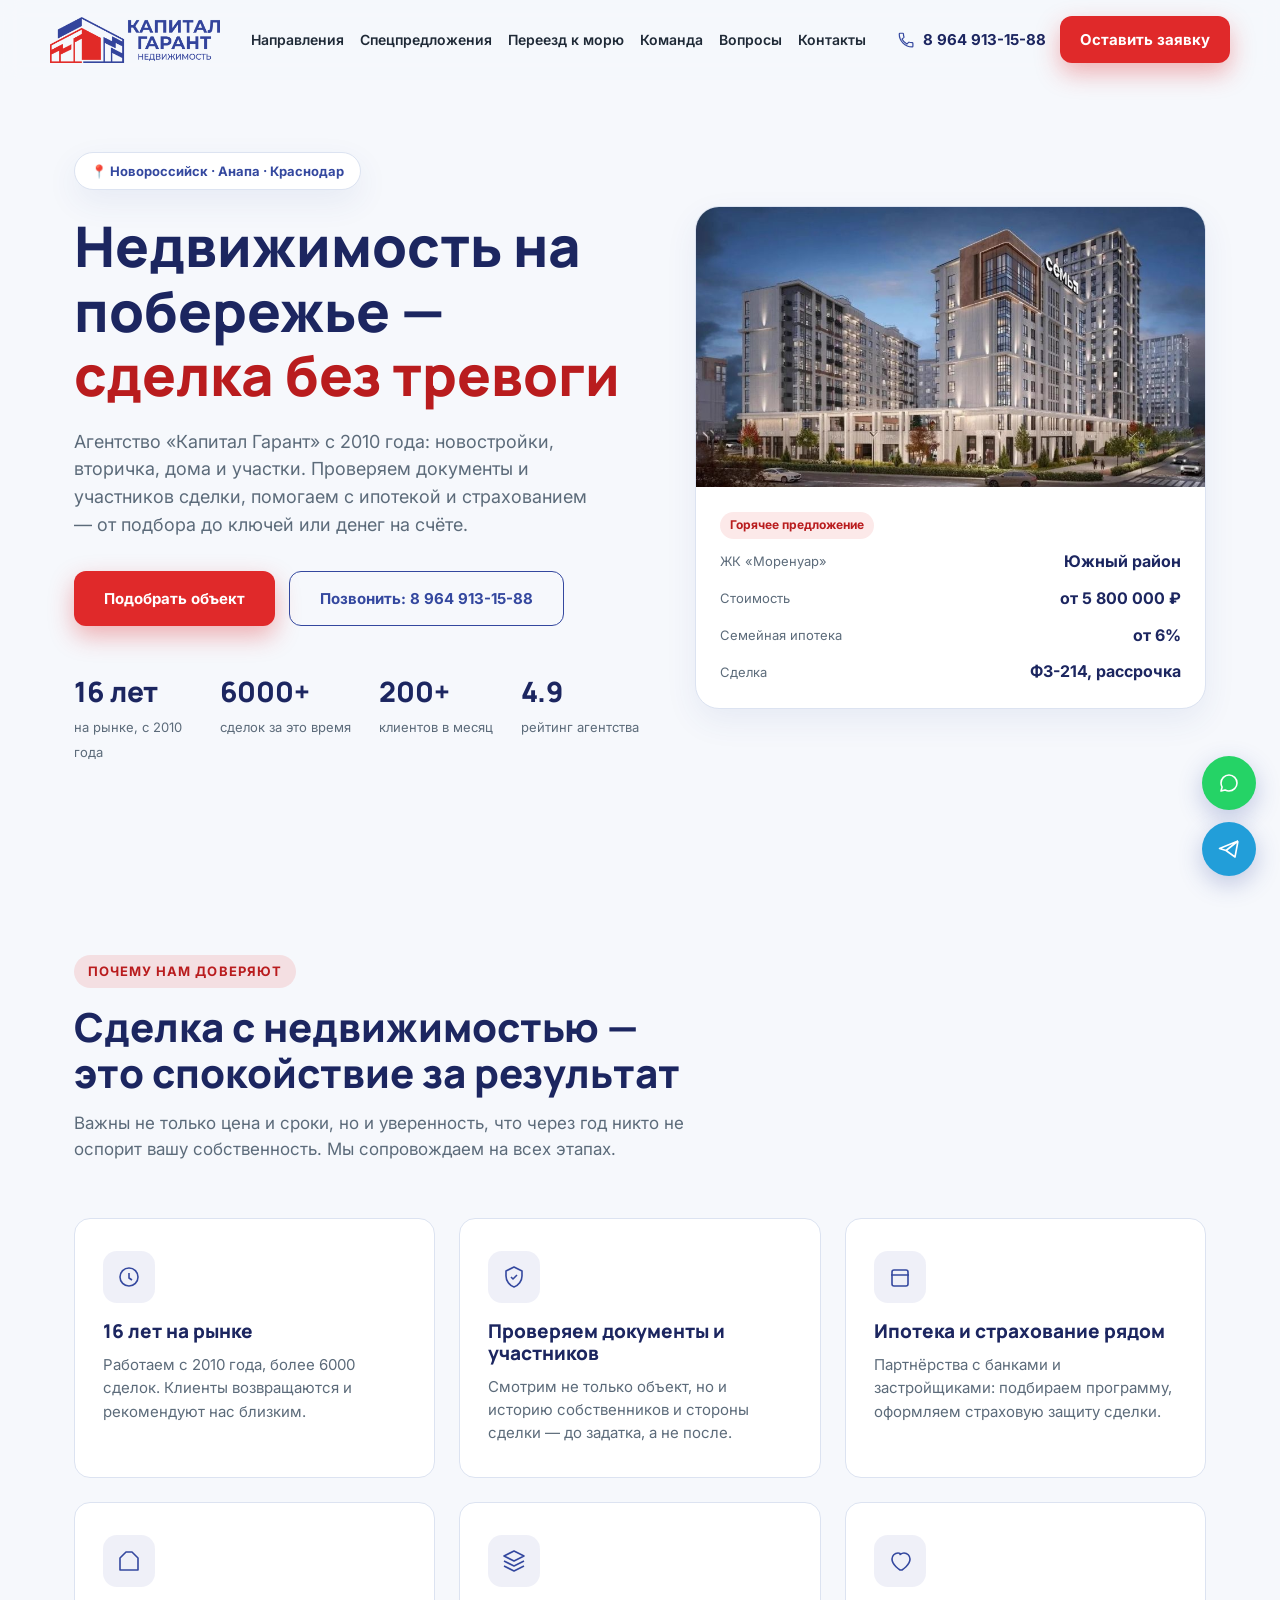
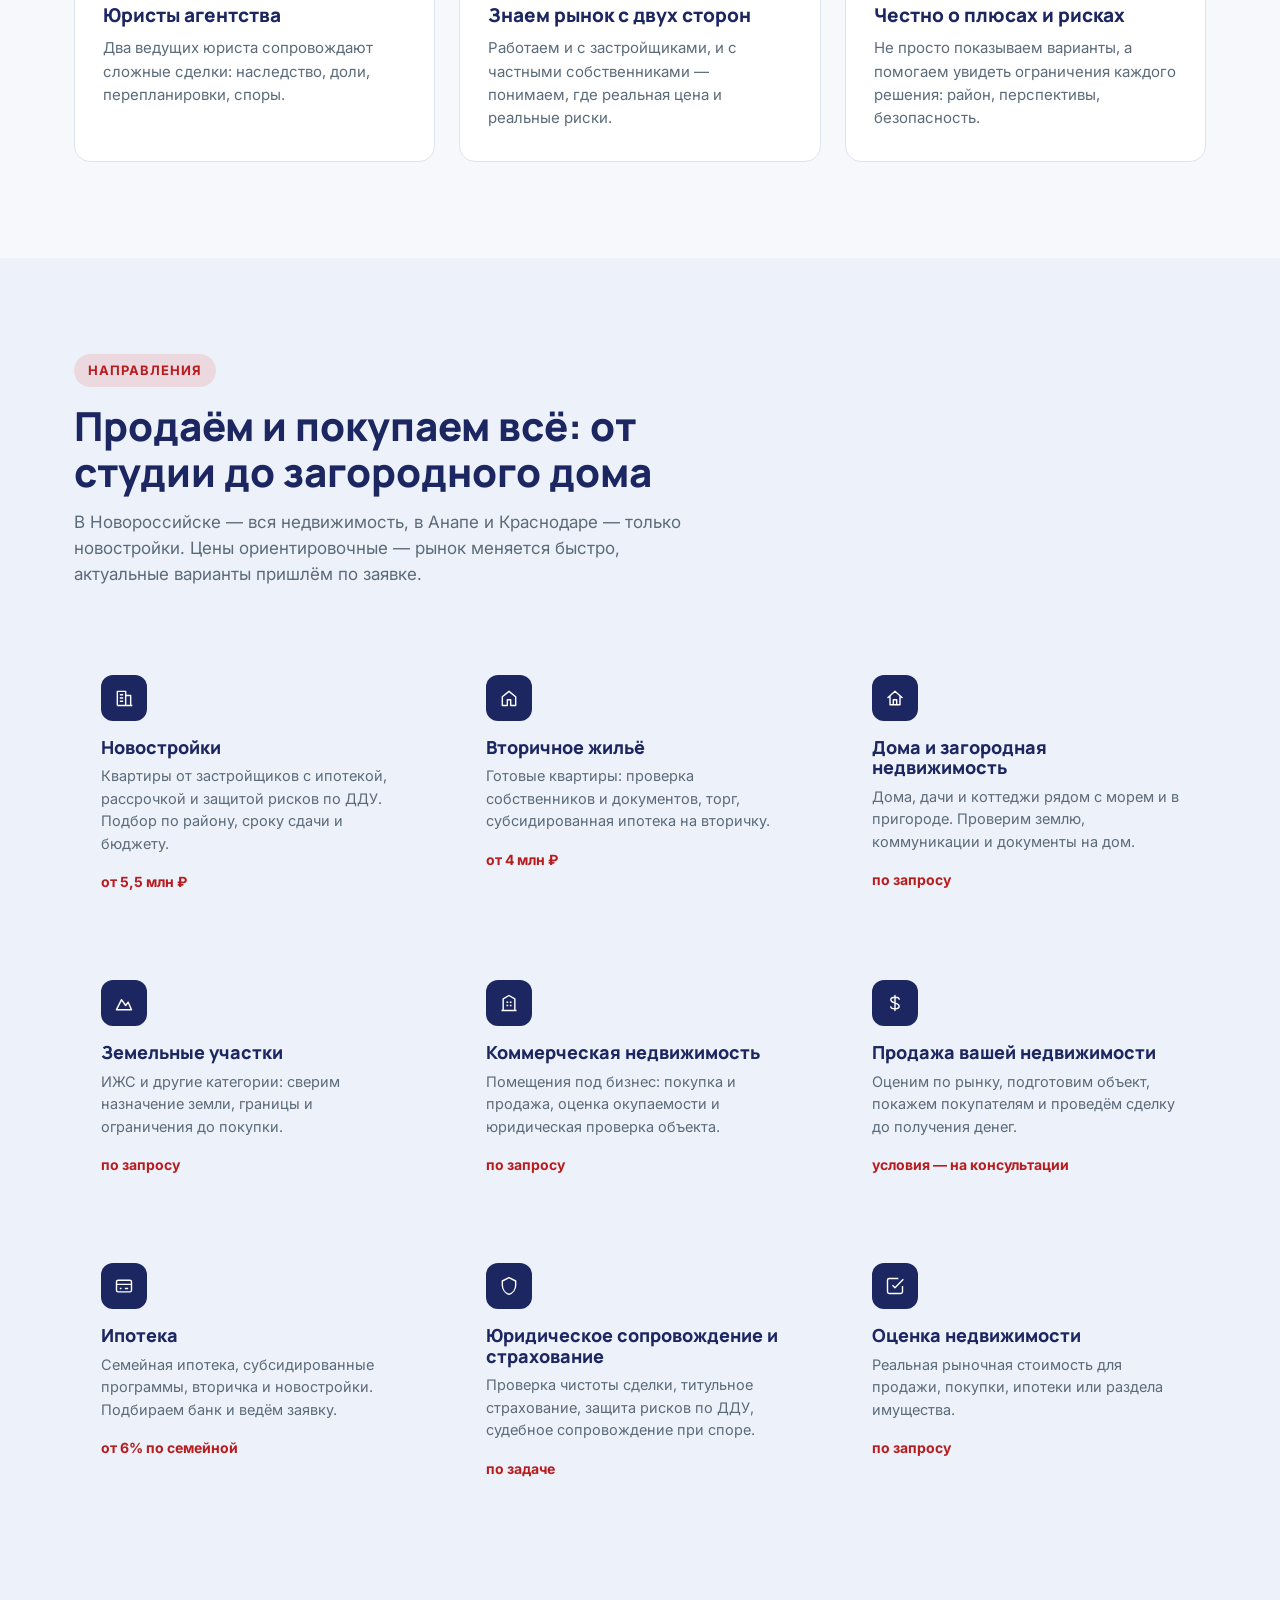
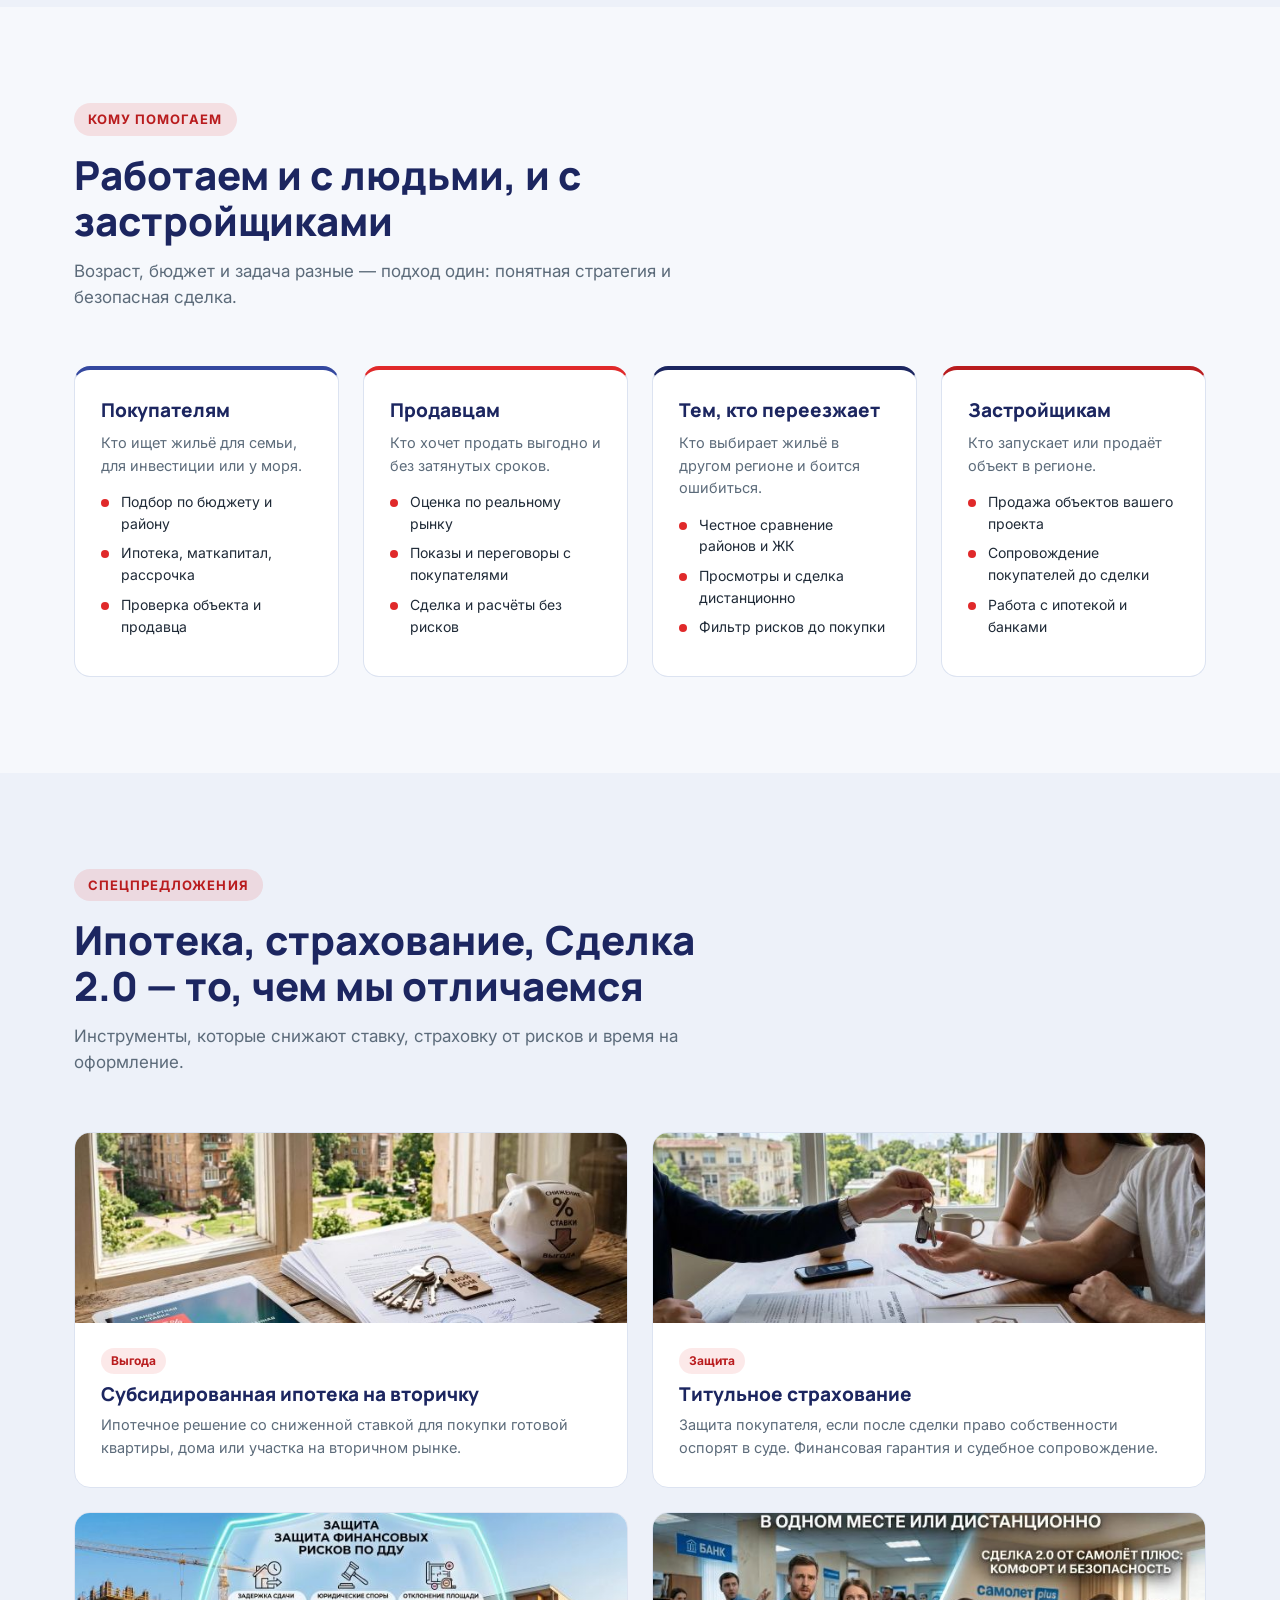
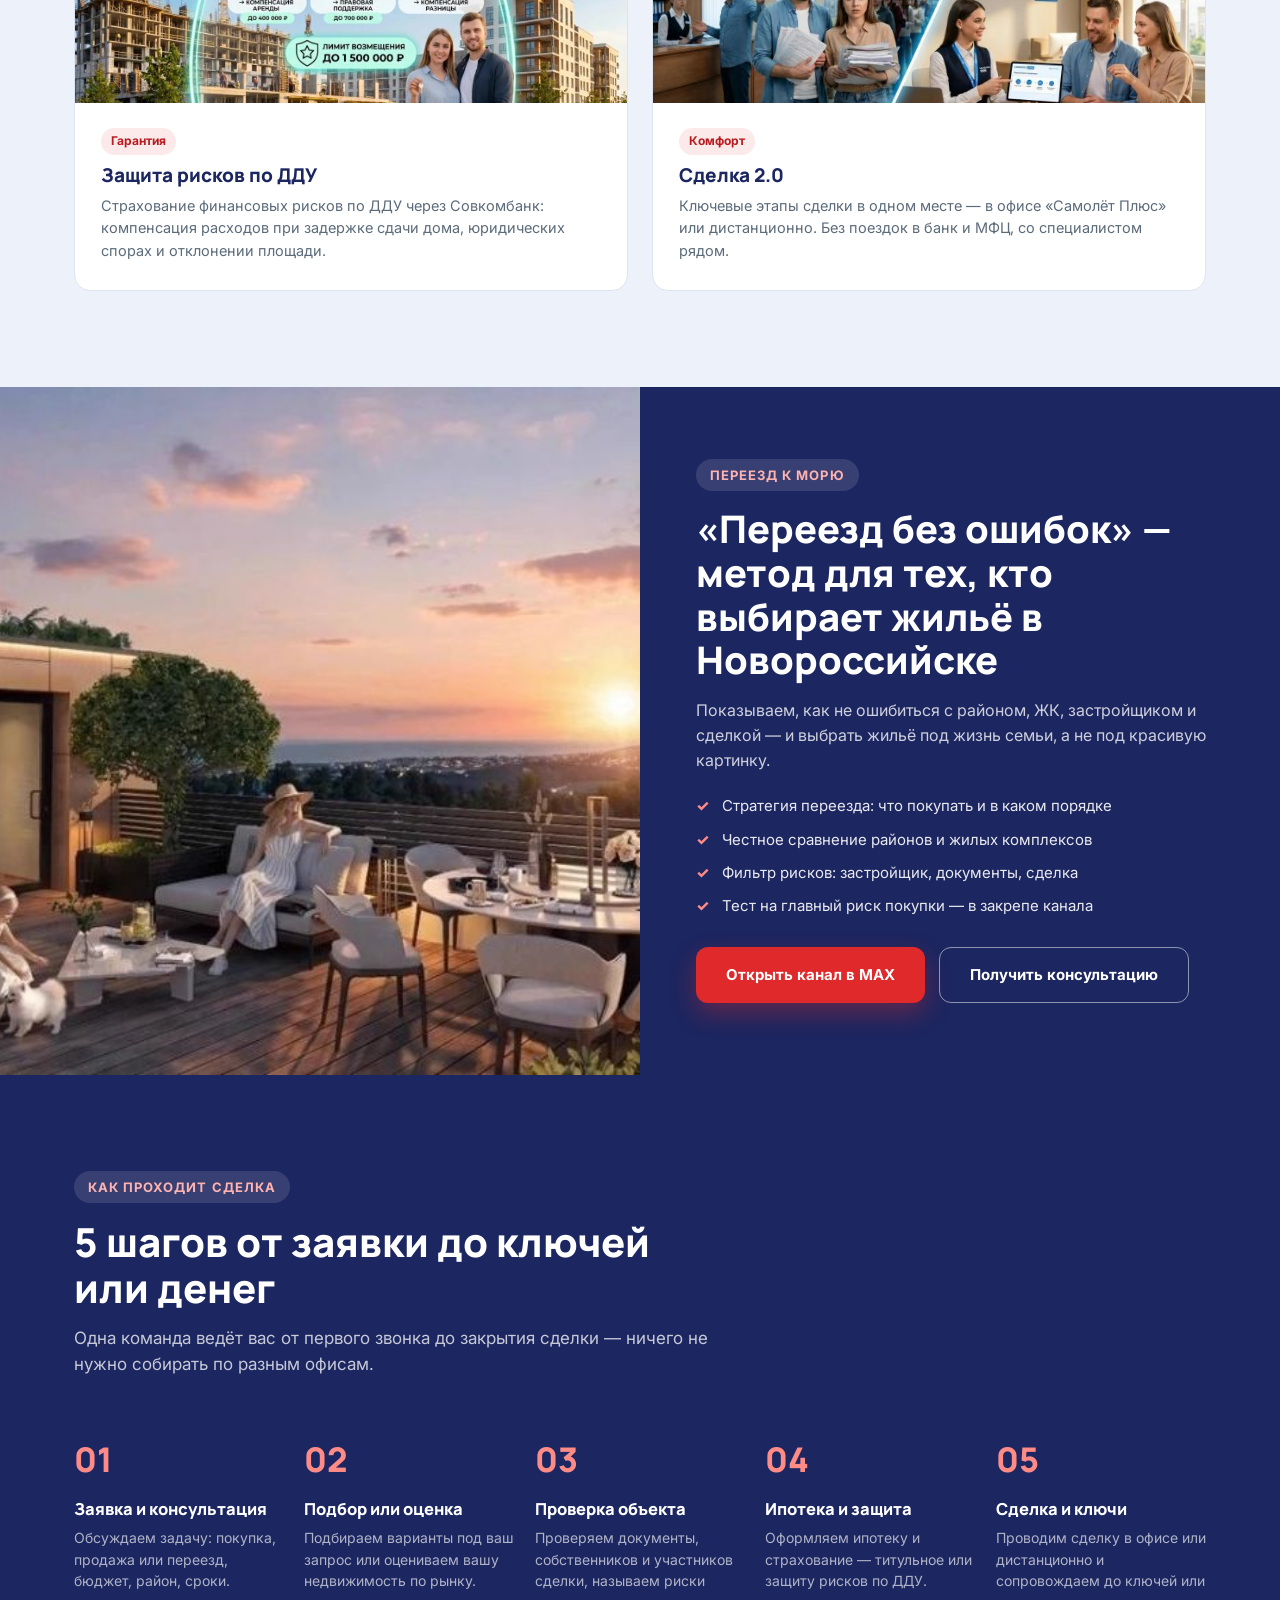
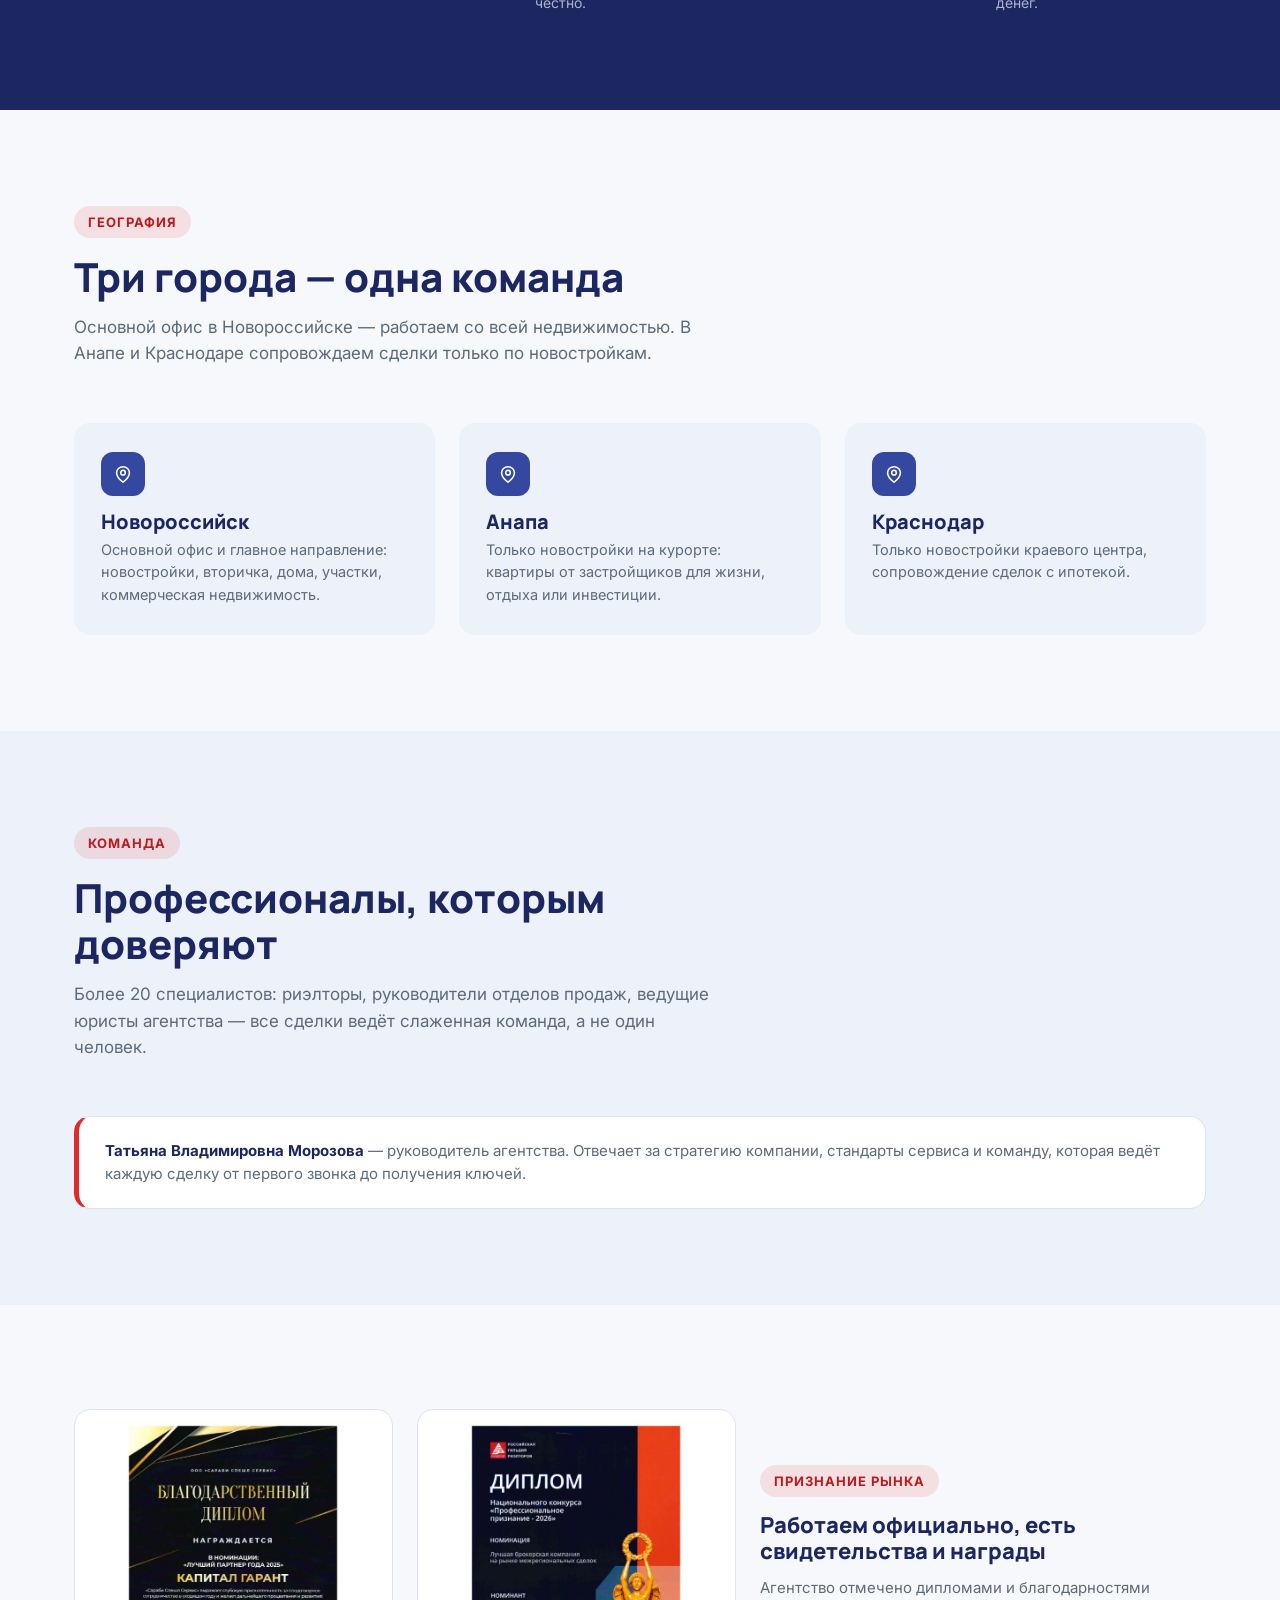
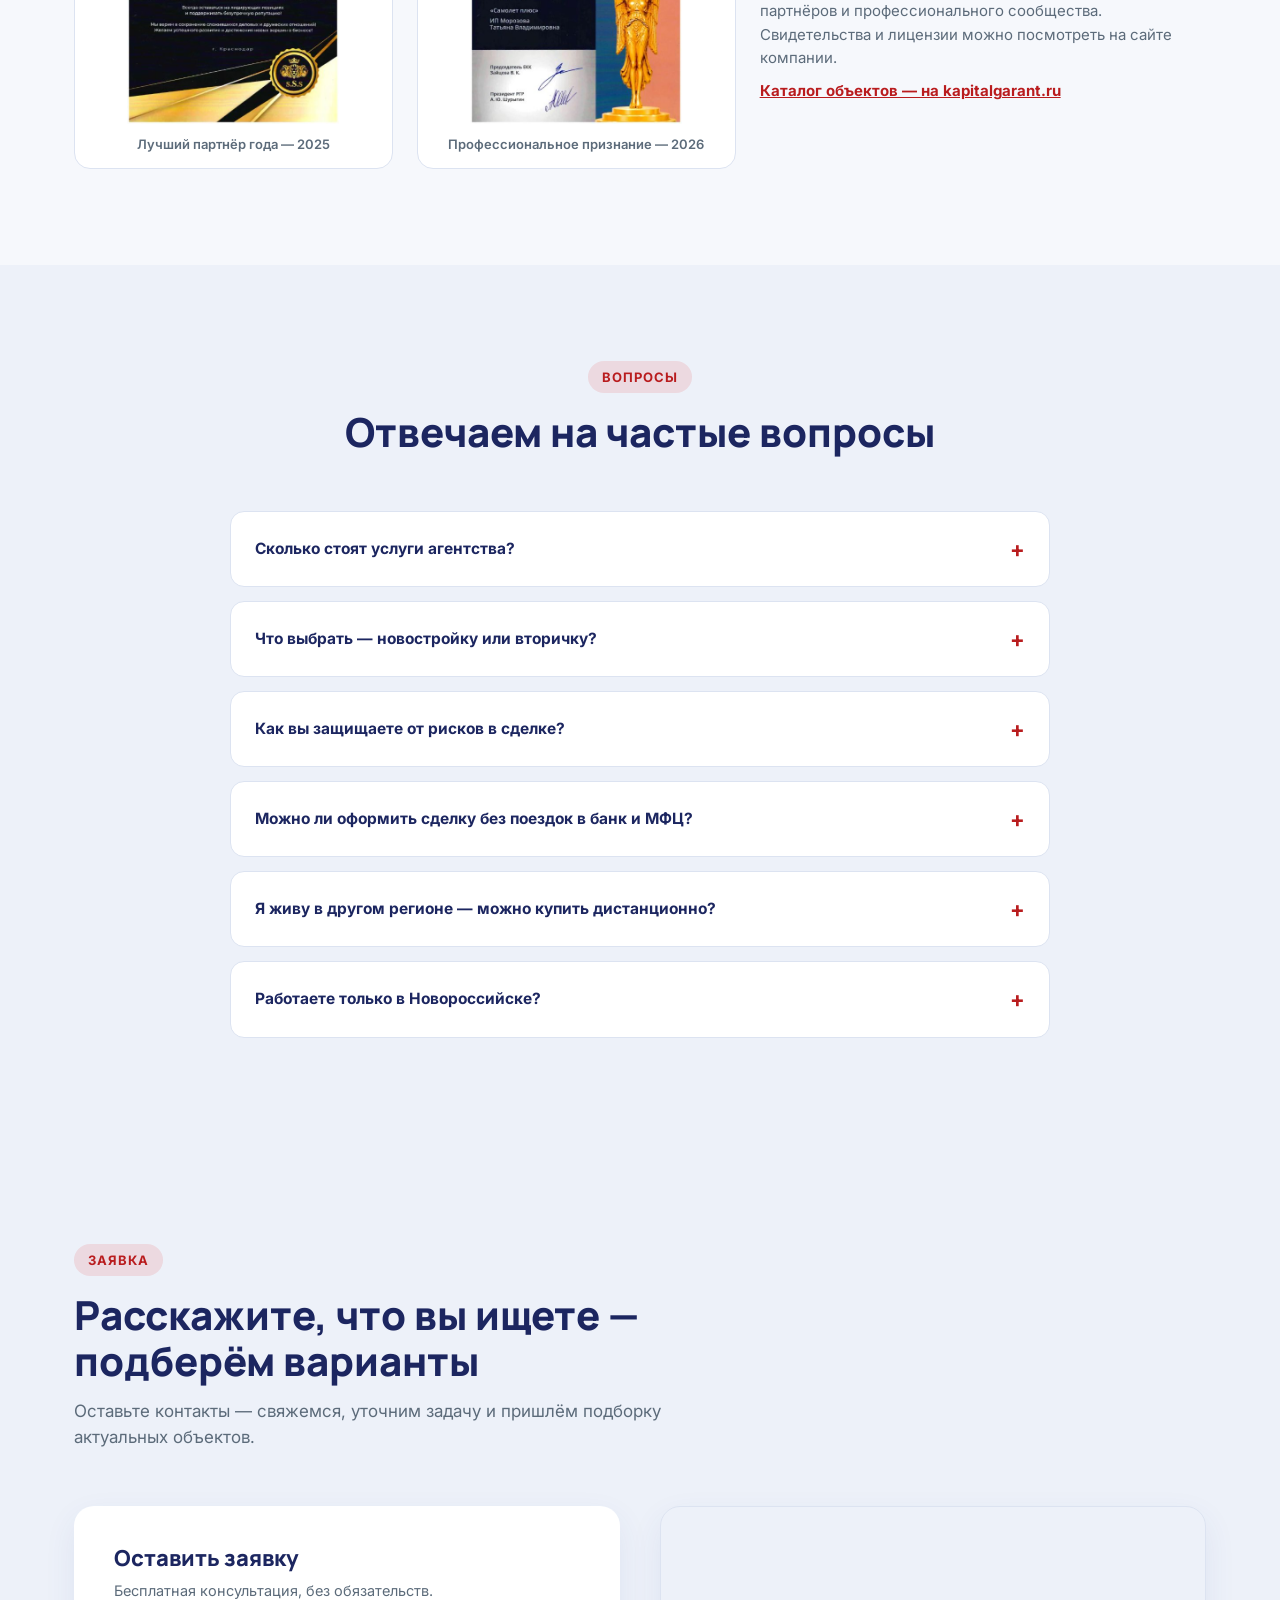
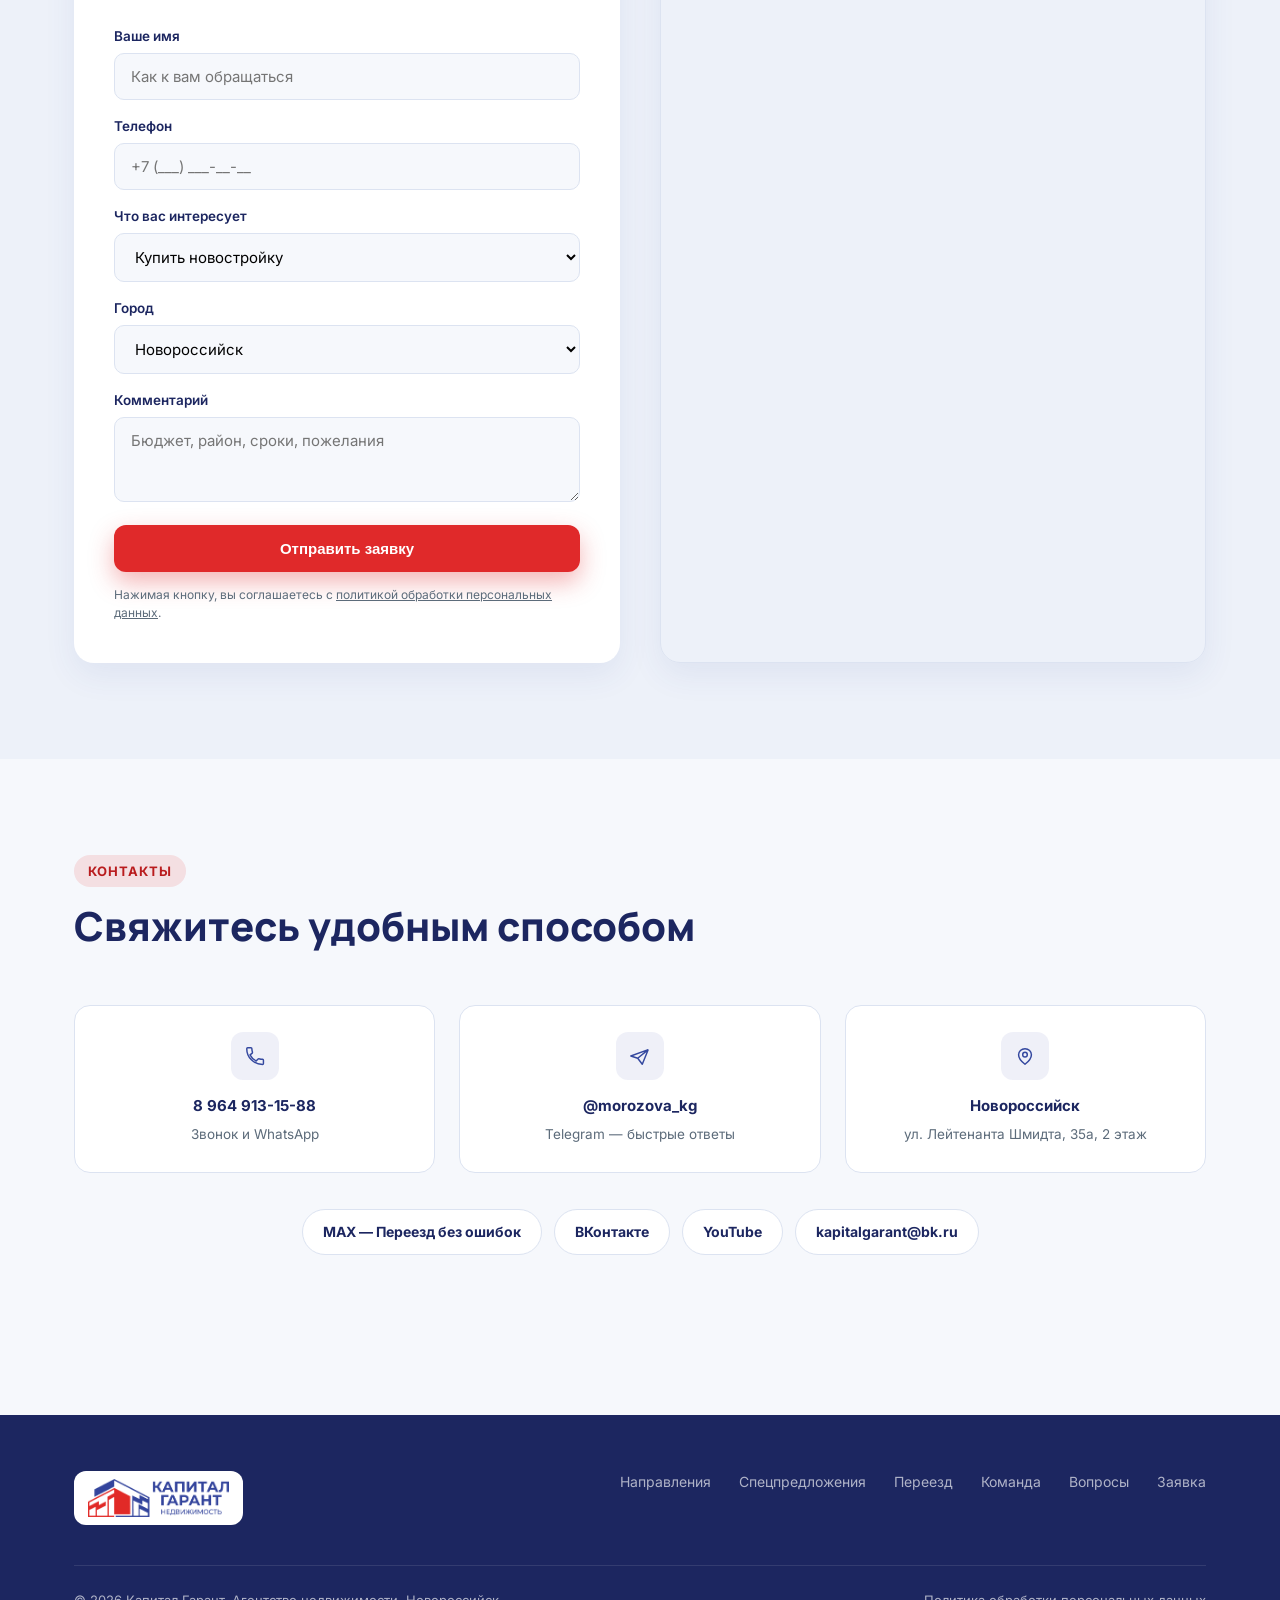
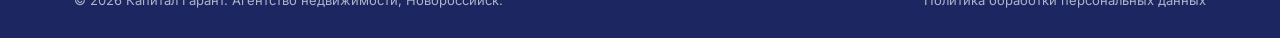
==== commit c2ed20cd: "fix: правки клиента — гео услуг, убран Instagram и команда, реквизиты ИП" ====
--- a/index.html
+++ b/index.html
@@ -119,7 +119,7 @@
       <div class="section__head">
         <span class="section__tag">Направления</span>
         <h2>Продаём и покупаем всё: от студии до загородного дома</h2>
-        <p>Новороссийск, Анапа и Краснодар. Цены ориентировочные — рынок меняется быстро, актуальные варианты пришлём по заявке.</p>
+        <p>В Новороссийске — вся недвижимость, в Анапе и Краснодаре — только новостройки. Цены ориентировочные — рынок меняется быстро, актуальные варианты пришлём по заявке.</p>
       </div>
       <div class="srv-grid">
         <div class="srv">
@@ -304,7 +304,7 @@
       <div class="section__head">
         <span class="section__tag">География</span>
         <h2>Три города — одна команда</h2>
-        <p>Основной офис в Новороссийске, сделки сопровождаем в Анапе и Краснодаре.</p>
+        <p>Основной офис в Новороссийске — работаем со всей недвижимостью. В Анапе и Краснодаре сопровождаем сделки только по новостройкам.</p>
       </div>
       <div class="city-grid">
         <div class="city">
@@ -315,12 +315,12 @@
         <div class="city">
           <span class="city__pin"><svg width="22" height="22" viewBox="0 0 24 24" fill="none"><path d="M12 21C12 21 5 15.5 5 10.5C5 7 8 4 12 4C16 4 19 7 19 10.5C19 15.5 12 21 12 21Z" stroke="#fff" stroke-width="1.7" stroke-linejoin="round"/><circle cx="12" cy="10.5" r="2.5" stroke="#fff" stroke-width="1.7"/></svg></span>
           <h3>Анапа</h3>
-          <p>Покупка и продажа жилья на курорте: квартиры, дома, участки для жизни и для отдыха.</p>
+          <p>Только новостройки на курорте: квартиры от застройщиков для жизни, отдыха или инвестиции.</p>
         </div>
         <div class="city">
           <span class="city__pin"><svg width="22" height="22" viewBox="0 0 24 24" fill="none"><path d="M12 21C12 21 5 15.5 5 10.5C5 7 8 4 12 4C16 4 19 7 19 10.5C19 15.5 12 21 12 21Z" stroke="#fff" stroke-width="1.7" stroke-linejoin="round"/><circle cx="12" cy="10.5" r="2.5" stroke="#fff" stroke-width="1.7"/></svg></span>
           <h3>Краснодар</h3>
-          <p>Новостройки и вторичный рынок краевого центра, сопровождение сделок с ипотекой.</p>
+          <p>Только новостройки краевого центра, сопровождение сделок с ипотекой.</p>
         </div>
       </div>
     </div>
@@ -332,25 +332,7 @@
       <div class="section__head">
         <span class="section__tag">Команда</span>
         <h2>Профессионалы, которым доверяют</h2>
-        <p>Более 20 специалистов: риэлторы, руководители отделов продаж, ведущие юристы агентства.</p>
-      </div>
-      <div class="team-grid">
-        <div class="team-card">
-          <img src="img/team-petyakin.jpg" alt="Петякин Андрей" width="420" height="560" loading="lazy">
-          <div class="team-card__body"><b>Андрей Петякин</b><span>Руководитель отдела продаж</span></div>
-        </div>
-        <div class="team-card">
-          <img src="img/team-misyura.jpg" alt="Мисюра Мария" width="420" height="550" loading="lazy">
-          <div class="team-card__body"><b>Мария Мисюра</b><span>Руководитель отдела продаж</span></div>
-        </div>
-        <div class="team-card">
-          <img src="img/team-skrobotova.jpg" alt="Скроботова Анастасия" width="420" height="630" loading="lazy">
-          <div class="team-card__body"><b>Анастасия Скроботова</b><span>Ведущий юрист агентства</span></div>
-        </div>
-        <div class="team-card">
-          <img src="img/team-morozov.jpg" alt="Морозов Евгений" width="420" height="560" loading="lazy">
-          <div class="team-card__body"><b>Евгений Морозов</b><span>Специалист по недвижимости</span></div>
-        </div>
+        <p>Более 20 специалистов: риэлторы, руководители отделов продаж, ведущие юристы агентства — все сделки ведёт слаженная команда, а не один человек.</p>
       </div>
       <div class="team-lead">
         <p><b>Татьяна Владимировна Морозова</b> — руководитель агентства. Отвечает за стратегию компании, стандарты сервиса и команду, которая ведёт каждую сделку от первого звонка до получения ключей.</p>
@@ -404,7 +386,7 @@
         </details>
         <details class="faq__item">
           <summary>Работаете только в Новороссийске?</summary>
-          <p>Основной офис — Новороссийск. Также сопровождаем сделки в Анапе и Краснодаре.</p>
+          <p>Основной офис — Новороссийск, здесь работаем со всей недвижимостью: новостройки, вторичка, дома, участки, коммерция. В Анапе и Краснодаре сопровождаем сделки только по новостройкам.</p>
         </details>
       </div>
     </div>
@@ -495,9 +477,8 @@
       <div class="socials">
         <a href="https://max.ru/id551000546742_biz" target="_blank" rel="noopener">MAX — Переезд без ошибок</a>
         <a href="https://vk.ru/kapitalgarant786" target="_blank" rel="noopener">ВКонтакте</a>
-        <a href="https://www.instagram.com/kapitalgarant93" target="_blank" rel="noopener">Instagram</a>
         <a href="https://www.youtube.com/channel/UCZIEnC4FKsJKAAGAw5XPHQw" target="_blank" rel="noopener">YouTube</a>
-        <a href="mailto:info@kapitalgarant.ru">info@kapitalgarant.ru</a>
+        <a href="mailto:kapitalgarant@bk.ru">kapitalgarant@bk.ru</a>
       </div>
     </div>
   </section>
